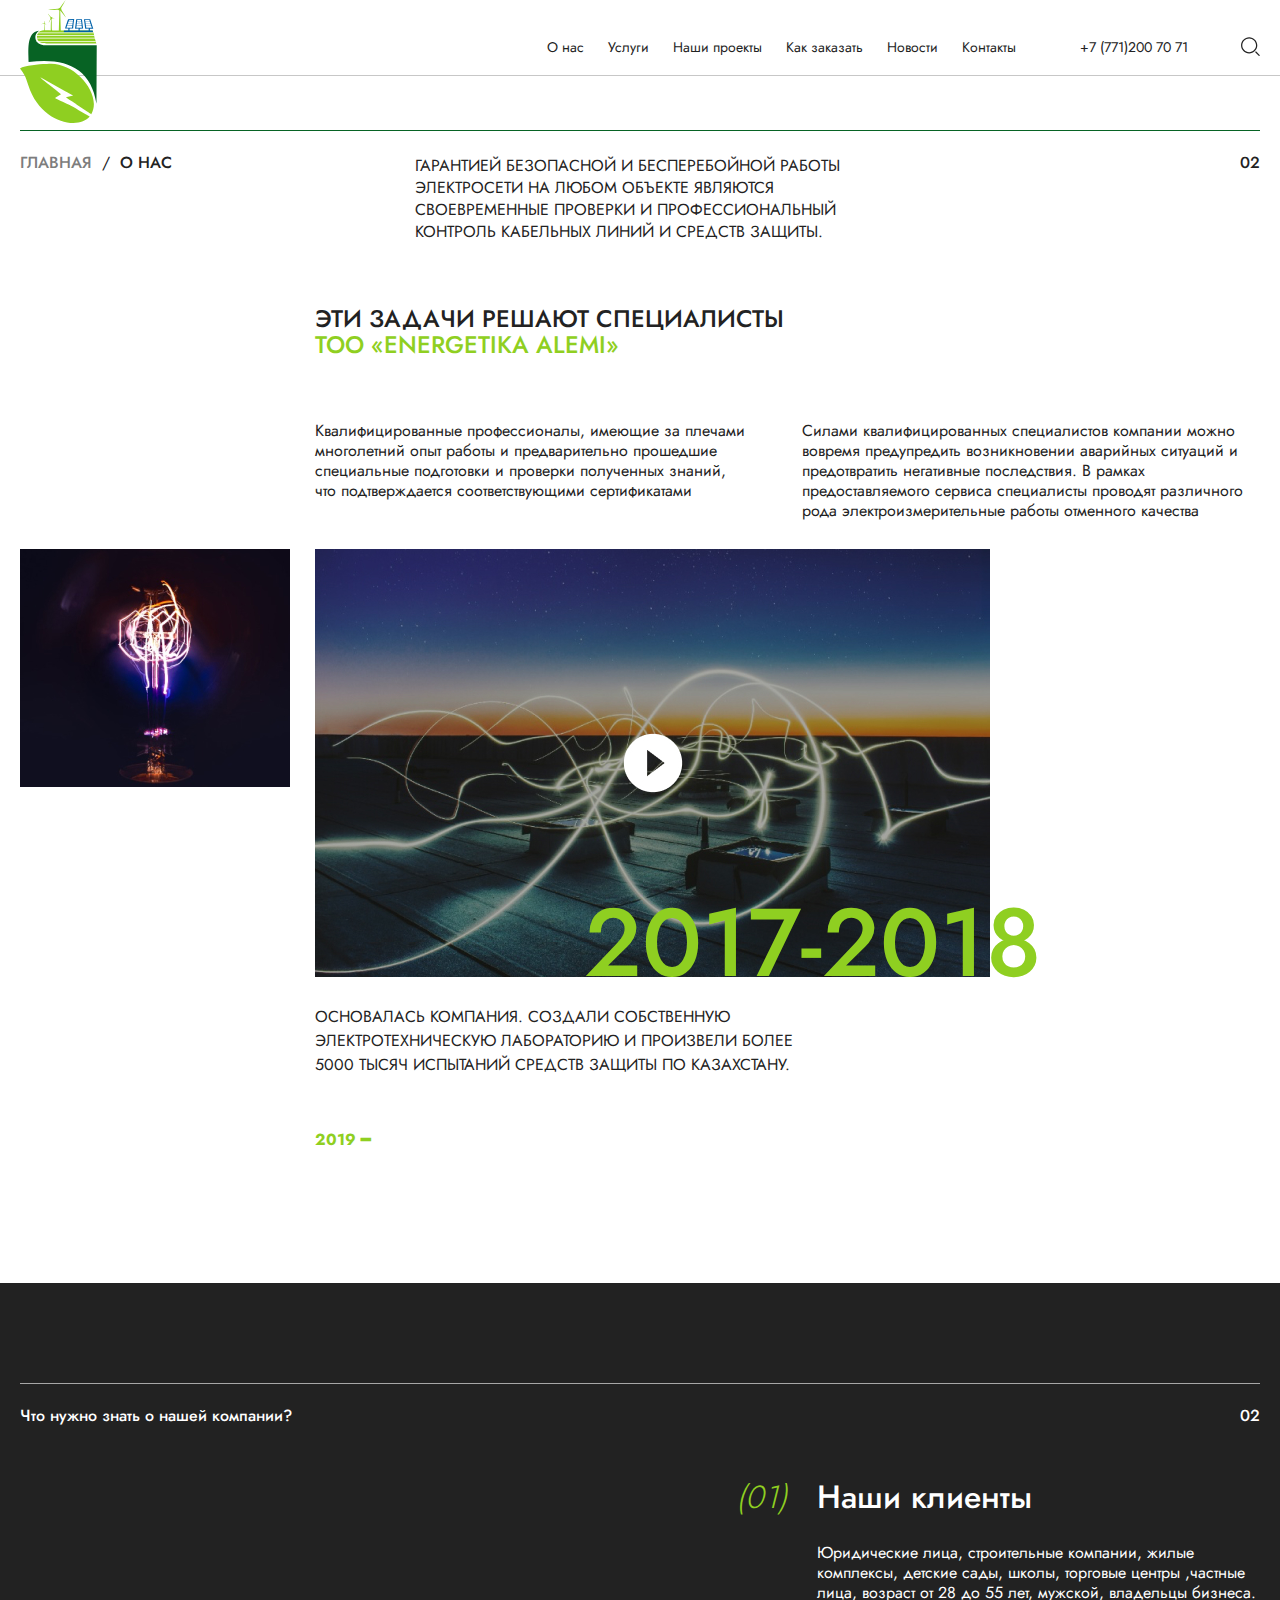
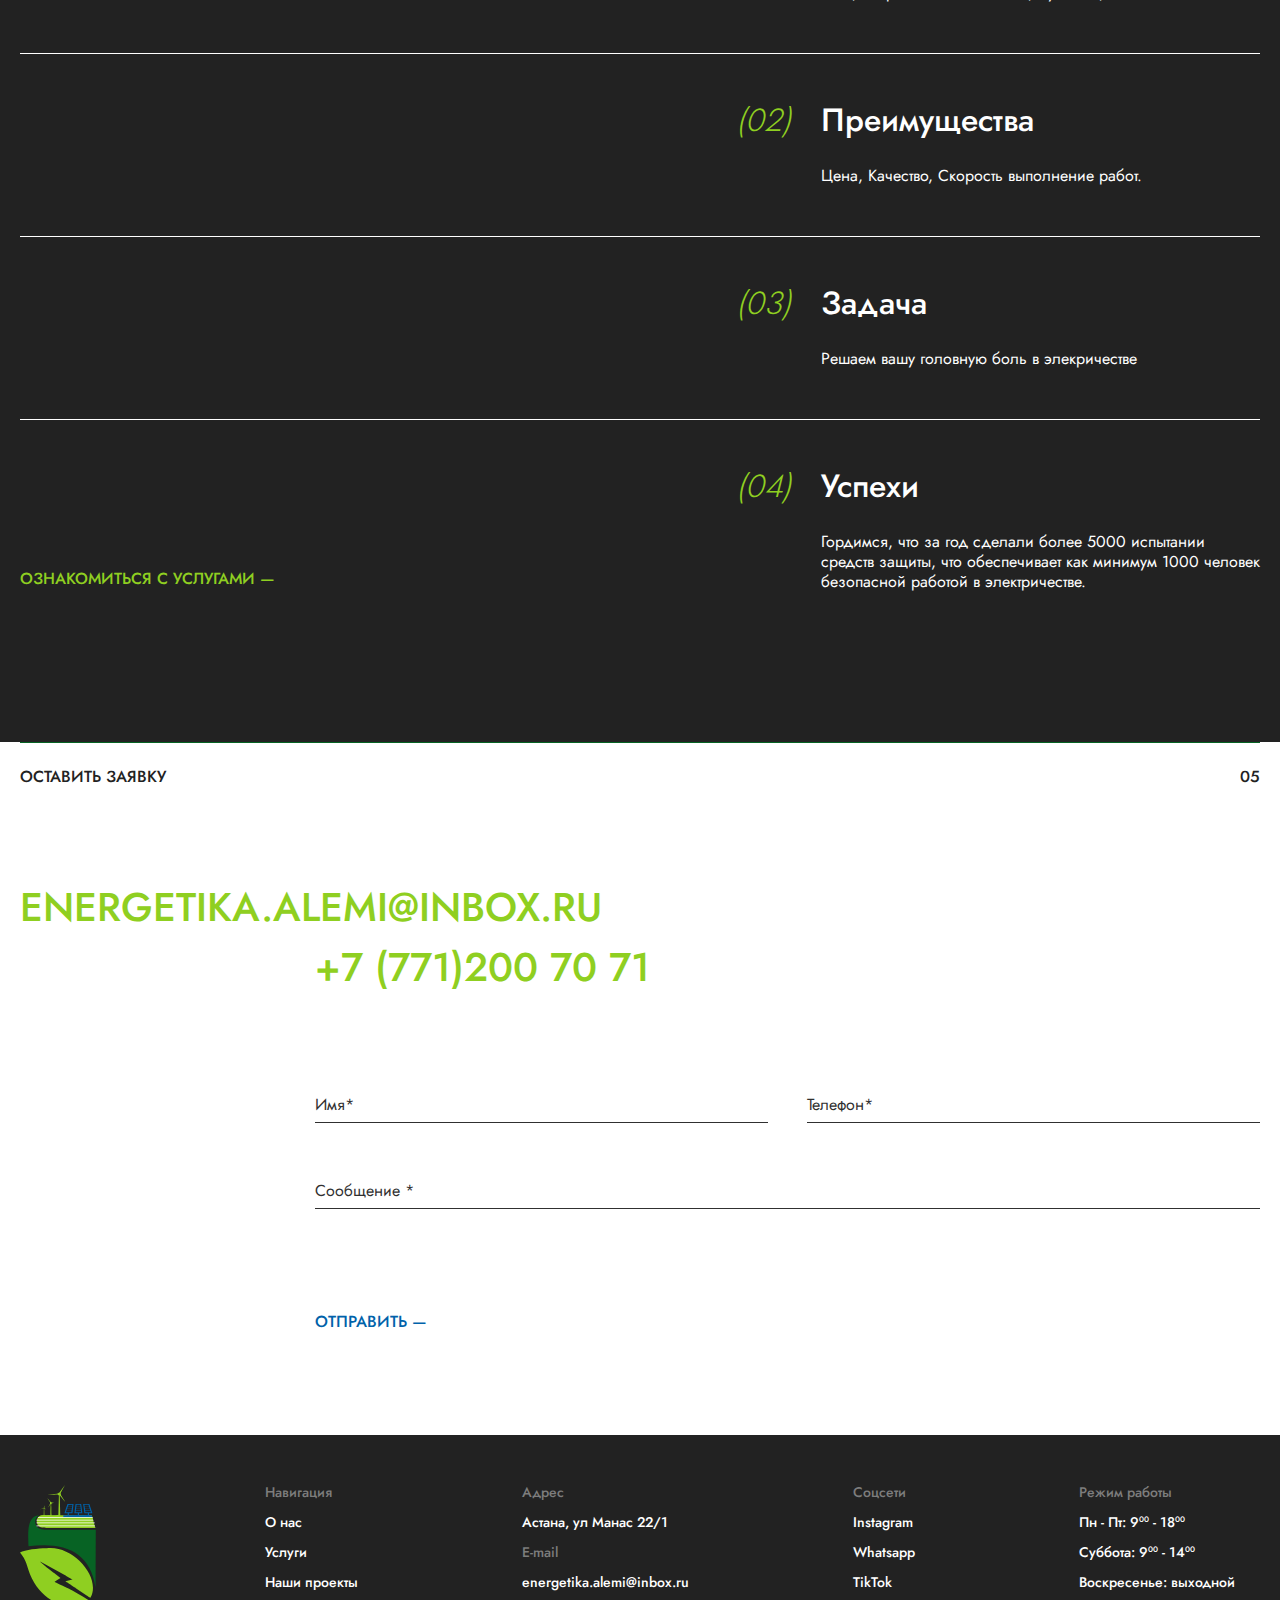
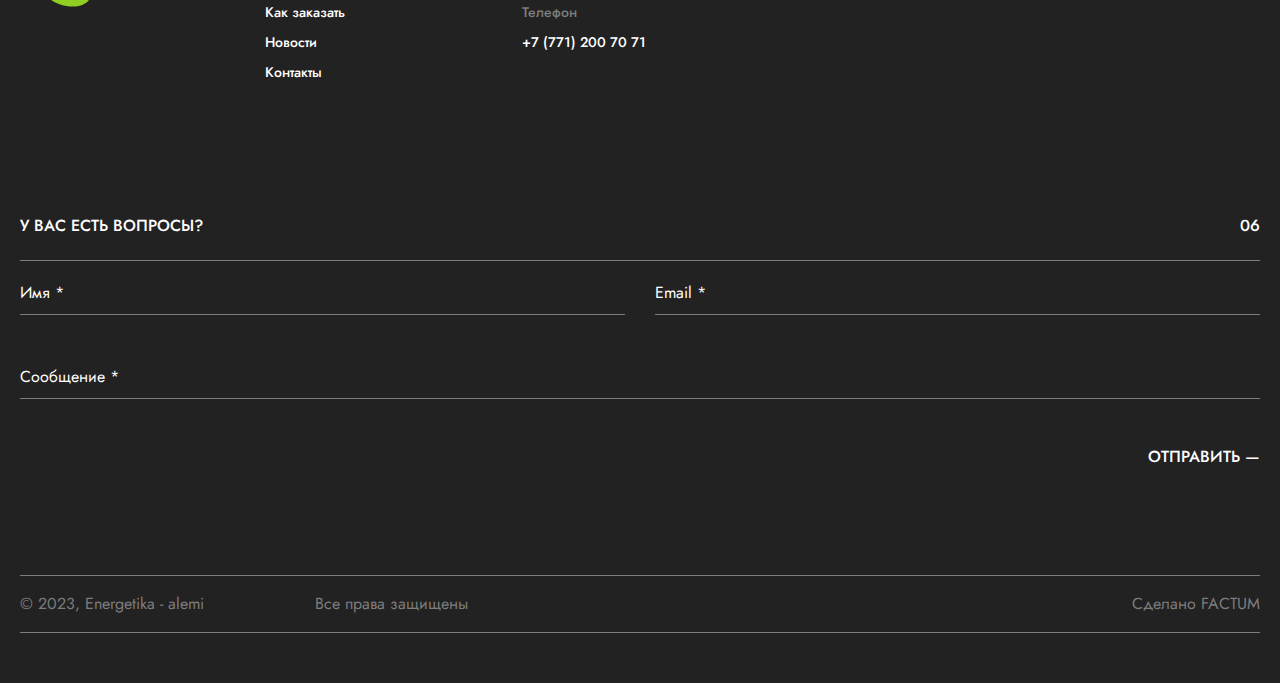
==== about.html @ 6e90c2e0 "add new section" ====
<!DOCTYPE html>
<html lang="en">
  <head>
    <meta charset="UTF-8" />
    <meta name="viewport" content="width=device-width, initial-scale=1.0" />
    <meta property="og:title" content="Baha" />
    <meta
      property="og:description"
      content="Гарантией безопасной и бесперебойной работы электросети на любом объекте являются своевременные проверки и профессиональный контроль кабельных линий и средств защиты."
    />
    <title>ENERGETIKA ALEMI</title>

    <link rel="stylesheet" href="./css/style.css" />
    <link rel="stylesheet" href="./css/about.css" />
    <link rel="stylesheet" href="./css/responsive.css" />
    <link rel="stylesheet" href="./css/r-about.css" />
    <link rel="stylesheet" href="./css/bootstrap.min.css" />
    <link rel="stylesheet" href="./css/swiper-bundle.min.css" />
    <link rel="stylesheet" href="css/jquery-ui.css" />
    <link rel="stylesheet" href="css/aos.css" />

    <!-- fonts  -->

    <link rel="stylesheet" href="src/fonts/stylesheet.css" />

    <!-- cdn css  -->
    <link
      rel="stylesheet"
      href="https://cdnjs.cloudflare.com/ajax/libs/font-awesome/6.0.0-beta2/css/all.min.css"
    />
  </head>
  <body>
    <!-- !header starts  -->
    <header class="header" id="header">
      <nav class="navbar">
        <div class="cont">
          <div class="navbar__wrap">
            <div class="hamb">
              <div class="hamb__field" id="hamb">
                <span class="bar"></span> <span class="bar"></span>
                <span class="bar"></span>
              </div>
            </div>
            <div class="phone-search">
              <ul>
                <li><a href="tel:+7 (771)200 70 71">+7 (771)200 70 71</a></li>
                <div class="search-div">
                  <div class="search-section">
                    <form>
                      <input
                        class="auto-suggest-front"
                        id="auto-suggest-front"
                        placeholder="Поиск..."
                      />
                      <button class="auto-suggest-submit" type="submit">
                        <span class="screen-reader-text">Search</span>
                      </button>
                    </form>
                  </div>
                </div>
                <li class="search-open">
                  <svg
                    xmlns="http://www.w3.org/2000/svg"
                    width="20"
                    height="20"
                    viewBox="0 0 20 20"
                    fill="none"
                  >
                    <path
                      fill-rule="evenodd"
                      clip-rule="evenodd"
                      d="M9.16666 0.208252C4.67934 0.208252 1.04166 3.84594 1.04166 8.33325C1.04166 12.8206 4.67934 16.4583 9.16666 16.4583C13.654 16.4583 17.2917 12.8206 17.2917 8.33325C17.2917 3.84594 13.654 0.208252 9.16666 0.208252ZM2.29166 8.33325C2.29166 4.53629 5.3697 1.45825 9.16666 1.45825C12.9636 1.45825 16.0417 4.53629 16.0417 8.33325C16.0417 12.1302 12.9636 15.2083 9.16666 15.2083C5.3697 15.2083 2.29166 12.1302 2.29166 8.33325Z"
                      fill="#222222"
                    />
                    <path
                      d="M16.2753 14.5581C16.0312 14.314 15.6355 14.314 15.3914 14.5581C15.1474 14.8021 15.1474 15.1979 15.3914 15.4419L18.7247 18.7752C18.9688 19.0193 19.3645 19.0193 19.6086 18.7752C19.8526 18.5312 19.8526 18.1354 19.6086 17.8913L16.2753 14.5581Z"
                      fill="#222222"
                    />
                  </svg>
                </li>
              </ul>
            </div>
            <div class="logo-menu">
              <a href="#" class="logo" id="logo">
                <!-- logo  -->
                <svg
                  xmlns="http://www.w3.org/2000/svg"
                  width="82"
                  height="123"
                  viewBox="0 0 82 123"
                  fill="none"
                >
                  <path
                    fill-rule="evenodd"
                    clip-rule="evenodd"
                    d="M59.6823 30.5051L59.6821 30.5188L69.8477 30.4896V30.5062L72.6502 30.5395L74.2573 36.3148L17.2451 38.0243C16.7898 34.364 18.1574 30.6507 24.0098 30.3974L24.1733 23.6075L20.4768 24.4347C20.981 24.3673 23.0619 23.5994 23.6077 23.3068C24.5518 22.8012 24.3199 21.6056 25.0659 20.6506C25.171 22.1844 23.8592 22.661 25.5487 23.9423L26.4607 24.7226C25.6533 24.4136 25.2305 24.0296 24.4883 23.7541L24.6822 30.4821C25.9187 30.5606 29.6293 30.5288 30.8131 30.4217C30.801 28.6266 30.8344 20.2609 31.1994 19.2678C30.4344 19.6053 29.5339 22.0649 28.6489 22.6529C29.069 21.169 30.8139 19.242 30.4523 17.6522C30.2652 16.8274 28.3008 14.5355 27.7622 13.4383C28.6443 14.1195 30.5434 16.7047 31.1192 17.0931C31.2171 17.1591 32.3528 17.6211 32.3783 17.628C33.5032 17.9357 36.4626 17.5669 37.7193 18.0586C36.7376 18.1118 33.1865 18.1762 32.5007 18.3546C31.2414 18.6816 31.5958 20.6346 31.6804 21.9512C31.8051 23.8894 31.6137 28.909 32.0378 30.5102L38.8229 30.4911L39.3727 10.5753L38.0448 9.68151C35.0026 9.74794 30.5068 10.1037 27.6571 9.84673L37.547 8.73312C38.8156 8.55043 38.0775 8.66223 38.8444 8.18483C39.3892 7.84611 39.5816 7.95222 39.9556 7.66879L45.5464 0L43.1981 4.41926C42.7586 5.20936 42.389 5.84362 41.9833 6.6209C40.9839 8.53334 41.0778 7.68906 41.2869 8.84604C41.5728 10.4289 41.3723 9.93399 42.2234 11.29C43.1597 12.7812 45.5205 16.3822 45.9918 17.4993L45.1363 16.5583C44.831 16.1767 44.7234 16.0072 44.4679 15.6769L40.2248 10.4983L40.7711 30.5084L40.8187 30.5255L59.6823 30.5051ZM48.0258 19.4032C48.0726 19.2841 48.1051 19.2096 48.1212 19.1874L48.4304 19.1848L48.3243 19.2925C48.0731 19.2925 48.199 19.3159 48.0258 19.4032Z"
                    fill="#8FCF21"
                  />
                  <path
                    fill-rule="evenodd"
                    clip-rule="evenodd"
                    d="M61.6647 25.9862L56.5395 26.018L56.341 27.6605L61.8887 27.6618L61.6647 25.9862ZM73.1702 32.4106H43.8446L43.8427 30.5224L48.3383 30.5039L48.3409 28.6211L45.0528 28.6179C45.0126 28.1819 47.9204 19.4693 48.1213 19.1874L54.2547 19.1223C53.9439 20.7259 53.3418 27.1084 53.2108 28.6188C52.8285 28.6314 50.2865 28.6038 49.4981 28.6343L49.5059 30.5099L58.5638 30.4903L58.5619 28.6156L55.0342 28.6369C55.1456 27.761 55.5131 24.8773 55.6587 23.8694L56.1403 19.659C56.2131 19.1605 56.1901 19.1571 56.4532 19.1673L61.9421 19.226L63.1262 28.6083L59.7135 28.6393L59.6821 30.5188L68.7019 30.4911L68.6875 28.6156L65.2096 28.6266L63.9324 19.143L70.1882 19.2239L73.2885 28.6315L69.8536 28.6523L69.8478 30.5062L72.6504 30.5395L73.1702 32.4106ZM71.2128 25.9831L66.0477 25.9883L66.2635 27.6467L71.7898 27.6614L71.2128 25.9831ZM52.195 25.9179L46.9845 25.9393L46.4895 27.6503L51.9823 27.6626L52.195 25.9179ZM52.4831 23.9863C51.2481 23.9908 49.8873 24.0102 48.6559 24.0088C48.0559 24.0055 47.8337 23.9889 47.6891 24.0934C47.5094 24.2236 47.4867 24.607 47.1366 25.6633L52.285 25.6006L52.4831 23.9863ZM61.4649 24.0271C60.3139 24.1186 59.1398 24.0595 57.983 24.0542C56.4208 24.0956 56.8471 23.7573 56.6022 25.6608L61.6449 25.6172L61.4649 24.0271ZM70.576 24.0655L65.7873 24.083L65.9768 25.6518L71.1257 25.655L70.576 24.0655ZM52.758 22.0626C51.2825 22.0978 49.9139 22.0696 48.4181 22.0869L47.7681 23.7573L52.5489 23.7102L52.758 22.0626ZM61.2259 22.1225C60.5744 22.1392 57.9649 22.1439 57.0131 22.1219L56.8471 23.7575L61.4616 23.7778L61.2259 22.1225ZM70.4412 23.7669C70.306 23.2967 70.0345 22.5477 69.9039 22.1018L65.4622 22.0809L65.6998 23.7631L70.4412 23.7669ZM60.8896 20.0884L57.2826 20.0438C57.2104 20.6122 57.0703 21.259 57.0043 21.8229L61.2151 21.8703L60.8896 20.0884ZM69.7965 21.7954C69.6901 21.2972 69.4638 20.5588 69.337 20.1095L65.0933 20.0677L65.392 21.8035L69.7965 21.7954ZM49.09 20.1382C48.9147 20.6047 48.6287 21.2778 48.4194 21.8705C49.9538 21.8214 51.2987 21.8564 52.8247 21.8494L52.9688 20.1066L49.09 20.1382Z"
                    fill="#0062AA"
                  />
                  <path
                    fill-rule="evenodd"
                    clip-rule="evenodd"
                    d="M0 68.3927C4.45743 74.6072 5.26612 75.161 8.40203 85.452C20.3552 123.069 58.4902 130.245 69.6866 116.595C64.9013 113.88 51.7646 106.051 49.6774 105.057C49.4825 104.963 49.3491 104.888 49.1223 104.784C48.2896 104.404 47.5624 104.035 46.7364 103.655L43.1912 101.955C41.3167 101.103 39.1764 100.003 37.3109 99.1475C37.0023 99.0062 35.202 98.2356 35.0098 97.9645C35.2767 97.857 35.5552 97.6514 35.8004 97.492C36.0622 97.3219 36.2649 97.1917 36.5266 97.0261L41.0105 94.1674L36.1442 90.3293C35.7177 90.0079 35.3426 89.7035 34.9164 89.3602C32.5115 87.4198 21.3668 79.1805 20.3389 77.3443L45.2199 91.2139C45.8889 91.5801 46.5227 91.9615 47.1887 92.3132C48.7763 93.1528 50.9017 94.4201 52.5532 95.3126C52.8034 95.4483 52.7696 95.4818 53.0139 95.5196L53.0751 95.6581C52.8319 95.6856 52.4426 95.8015 52.1893 95.8709L45.9336 97.3279C46.1311 97.607 47.2666 98.2712 47.6225 98.5034L49.3198 99.6595C49.9149 100.047 50.4398 100.39 51.0346 100.778L52.3171 101.624C53.3858 102.451 54.864 103.243 56.0659 104.109C56.253 104.243 56.2828 104.292 56.4777 104.427L67.857 111.996C68.3042 112.286 69.9663 113.365 71.264 114.228C82.8997 93.8652 53.5608 60.404 26.9707 64.0455C20.1492 63.9089 5.05006 65.4814 0 68.3927Z"
                    fill="#8FCF21"
                  />
                  <path
                    fill-rule="evenodd"
                    clip-rule="evenodd"
                    d="M8.61526 62.101C44.6462 57.2994 71.0215 67.5475 76.4604 103.75L76.7309 45.2899C61.9617 45.1832 47.1199 45.251 32.3692 45.254C24.9351 45.256 18.0433 46.3025 15.666 39.5067C14.6645 35.1465 16.5804 32.7424 19.0576 30.7264C5.64934 32.2054 8.71228 52.1068 8.61526 62.101Z"
                    fill="#076324"
                  />
                  <path
                    fill-rule="evenodd"
                    clip-rule="evenodd"
                    d="M76.358 43.4116C76.367 43.4097 76.3683 43.3995 76.3662 43.3918C75.5953 40.9825 73.7269 34.692 73.1701 32.4106H43.8445L35.6889 31.3059C32.1509 31.0568 22.1786 29.4919 19.4777 31.7408C16.1416 34.5191 16.1203 39.9252 19.9216 42.2596C22.2982 43.7191 24.3039 43.6534 76.358 43.4116Z"
                    fill="#8FCF21"
                  />
                  <path
                    fill-rule="evenodd"
                    clip-rule="evenodd"
                    d="M73.5335 32.4106H18.2086L17.9888 33.1821H73.5335V32.4106Z"
                    fill="white"
                  />
                  <path
                    fill-rule="evenodd"
                    clip-rule="evenodd"
                    d="M74.1898 35.1472H16.705V35.9185H74.1898V35.1472Z"
                    fill="white"
                  />
                  <path
                    fill-rule="evenodd"
                    clip-rule="evenodd"
                    d="M75.6593 37.8518H16.705V38.6233H75.6593V37.8518Z"
                    fill="white"
                  />
                  <path
                    fill-rule="evenodd"
                    clip-rule="evenodd"
                    d="M75.8451 40.8806H16.705V41.6519H75.8451V40.8806Z"
                    fill="white"
                  />
                </svg>
                <!-- logo  -->
              </a>
              <ul class="menu" id="menu">
                <li><a href="#about">О нас</a></li>
                <li><a href="#services">Услуги</a></li>
                <li><a href="#projects">Наши проекты</a></li>
                <li><a href="#order">Как заказать</a></li>
                <li><a href="#news">Новости</a></li>
                <li><a href="#contacts">Контакты</a></li>
                <li class="mobile-li line-li"><div class="line"></div></li>
                <li class="phone-li">
                  <a href="tel:+7 (771)200 70 71">+7 (771)200 70 71</a>
                </li>
                <li class="mobile-li"><a href="#">Астана, ул Манас 22/1</a></li>
                <li class="mobile-li line-li"><div class="line"></div></li>
                <li class="mobile-li"><a href="#Instagram">Instagram</a></li>
                <li class="mobile-li"><a href="#Instagram">Whatsapp</a></li>
                <li class="mobile-li"><a href="#Instagram">TikTok</a></li>
                <div class="search-div">
                  <div class="search-section">
                    <form>
                      <input
                        class="auto-suggest-front"
                        id="auto-suggest-front"
                        placeholder="Поиск..."
                      />
                      <button class="auto-suggest-submit" type="submit">
                        <span class="screen-reader-text">Search</span>
                      </button>
                    </form>
                  </div>
                </div>
                <li class="search-open">
                  <svg
                    xmlns="http://www.w3.org/2000/svg"
                    width="20"
                    height="20"
                    viewBox="0 0 20 20"
                    fill="none"
                  >
                    <path
                      fill-rule="evenodd"
                      clip-rule="evenodd"
                      d="M9.16666 0.208252C4.67934 0.208252 1.04166 3.84594 1.04166 8.33325C1.04166 12.8206 4.67934 16.4583 9.16666 16.4583C13.654 16.4583 17.2917 12.8206 17.2917 8.33325C17.2917 3.84594 13.654 0.208252 9.16666 0.208252ZM2.29166 8.33325C2.29166 4.53629 5.3697 1.45825 9.16666 1.45825C12.9636 1.45825 16.0417 4.53629 16.0417 8.33325C16.0417 12.1302 12.9636 15.2083 9.16666 15.2083C5.3697 15.2083 2.29166 12.1302 2.29166 8.33325Z"
                      fill="#222222"
                    />
                    <path
                      d="M16.2753 14.5581C16.0312 14.314 15.6355 14.314 15.3914 14.5581C15.1474 14.8021 15.1474 15.1979 15.3914 15.4419L18.7247 18.7752C18.9688 19.0193 19.3645 19.0193 19.6086 18.7752C19.8526 18.5312 19.8526 18.1354 19.6086 17.8913L16.2753 14.5581Z"
                      fill="#222222"
                    />
                  </svg>
                </li>
              </ul>
            </div>
          </div>
        </div>
      </nav>
      <div class="popup" id="popup"></div>
    </header>
    <!-- !header ends  -->

    <!-- ! about starts -->
    <section class="about page_about" id="about">
      <div class="cont">
        <div class="heading">
          <div class="bread-crumbs">
            <a href="index.html"><h1 class="prev">Главная</h1></a>
            <p class="slash">/</p>
            <h1>О нас</h1>
          </div>
          <p>
            Гарантией безопасной и бесперебойной работы электросети на любом
            объекте являются своевременные проверки и профессиональный контроль
            кабельных линий и средств защиты.
          </p>
          <h1 class="page-number">02</h1>
        </div>
        <div class="description">
          <p class="mobile-p">
            Гарантией безопасной и бесперебойной работы электросети на любом
            объекте являются своевременные проверки и профессиональный контроль
            кабельных линий и средств защиты.
          </p>
          <h2>
            Эти задачи решают специалисты<br />
            <span>ТОО «ENERGETIKA ALEMI»</span>
          </h2>

          <div class="wrapper-p">
            <p>
              Kвалифицированные профессионалы, имеющие за плечами многолетний
              опыт работы и предварительно прошедшие специальные подготовки и
              проверки полученных знаний, что подтверждается соответствующими
              сертификатами
            </p>

            <p>
              Силами квалифицированных специалистов компании можно вовремя
              предупредить возникновении аварийных ситуаций и предотвратить
              негативные последствия. В рамках предоставляемого сервиса
              специалисты проводят различного рода электроизмерительные работы
              отменного качества
            </p>
          </div>
        </div>
        <div class="wrapper-img">
          <img class="smaller-img" src="src/img/about-1.jpg" alt="a-1" />
          <img class="bigger-vid" src="src/img/about-vid.jpg" alt="a-2" />
          <h3>2017-2018</h3>
        </div>
        <div class="wrapper-text-btn">
          <p>
            Основалась компания. Создали собственную электротехническую
            лабораторию и произвели более 5000 тысяч испытаний средств защиты по
            Казахстану.
          </p>
          <a href>2019 ━</a>
        </div>
      </div>
    </section>
    <!-- ! about ends -->

    <!-- ! need_know starts  -->
    <section class="need_know" id="need_know">
      <div class="cont">
        <div class="heading">
          <h1>Что нужно знать о нашей компании?</h1>
          <h1>02</h1>
        </div>

        <div class="wrapper">
          <div class="know">
            <div class="content">
              <h1 class="number">(01)</h1>
              <div class="desc">
                <h1>Наши клиенты</h1>
                <p>
                  Юридические лица, строительные компании, жилые комплексы,
                  детские сады, школы, торговые центры ,частные лица, возраст от
                  28 до 55 лет, мужской, владельцы бизнеса.
                </p>
              </div>
            </div>
          </div>
          <div class="know">
            <div class="content">
              <h1 class="number">(02)</h1>
              <div class="desc">
                <h1>Преимущества</h1>
                <p>Цена, Качество, Скорость выполнение работ.</p>
              </div>
            </div>
          </div>
          <div class="know">
            <div class="content">
              <h1 class="number">(03)</h1>
              <div class="desc">
                <h1>Задача</h1>
                <p>Решаем вашу головную боль в элекричестве</p>
              </div>
            </div>
          </div>
          <div class="know">
            <a href="#services">Ознакомиться с услугами —</a>
            <div class="content content-4">
              <h1 class="number">(04)</h1>
              <div class="desc">
                <h1>Успехи</h1>
                <p>
                  Гордимся, что за год сделали более 5000 испытании средств
                  защиты, что обеспечивает как минимум 1000 человек безопасной
                  работой в электричестве.
                </p>
              </div>
            </div>
          </div>
        </div>
      </div>
    </section>
    <!-- ! need_know ends  -->

    <!-- ! order starts  -->
    <section class="order" id="order">
      <div class="cont">
        <div class="heading">
          <h1>Оставить заявку</h1>
          <h1>05</h1>
        </div>

        <div class="title">
          <a class="mail-link" href="mailto:energetika.alemi@inbox.ru"
            >energetika.alemi@inbox.ru</a
          >
          <a class="phone-link" href="tel:+7 (771)200 70 71"
            >+7 (771)200 70 71</a
          >
        </div>

        <div class="wrapper-form">
          <form>
            <div class="user-box user-box-1">
              <input type="text" class="change" />
              <label class="abs_lab">Имя*</label>
            </div>
            <div class="user-box user-box-2">
              <input type="tel" id="tel-number" class="change" />
              <label class="abs_lab">Телефон*</label>
            </div>
            <div class="user-box user-box-3">
              <input type="text" class="change" />
              <label id class="abs_lab">Сообщение *</label>
            </div>
            <input class="submit-user" type="submit" value="Отправить —" />
          </form>
        </div>
      </div>
    </section>
    <!-- ! order ends  -->

    <!-- ! footer starts  -->
    <footer class="footer" id="footer">
      <div class="cont">
        <div class="logo-mob">
          <!-- logo  -->
          <svg
            xmlns="http://www.w3.org/2000/svg"
            width="82"
            height="123"
            viewBox="0 0 82 123"
            fill="none"
          >
            <path
              fill-rule="evenodd"
              clip-rule="evenodd"
              d="M59.6823 30.5051L59.6821 30.5188L69.8477 30.4896V30.5062L72.6502 30.5395L74.2573 36.3148L17.2451 38.0243C16.7898 34.364 18.1574 30.6507 24.0098 30.3974L24.1733 23.6075L20.4768 24.4347C20.981 24.3673 23.0619 23.5994 23.6077 23.3068C24.5518 22.8012 24.3199 21.6056 25.0659 20.6506C25.171 22.1844 23.8592 22.661 25.5487 23.9423L26.4607 24.7226C25.6533 24.4136 25.2305 24.0296 24.4883 23.7541L24.6822 30.4821C25.9187 30.5606 29.6293 30.5288 30.8131 30.4217C30.801 28.6266 30.8344 20.2609 31.1994 19.2678C30.4344 19.6053 29.5339 22.0649 28.6489 22.6529C29.069 21.169 30.8139 19.242 30.4523 17.6522C30.2652 16.8274 28.3008 14.5355 27.7622 13.4383C28.6443 14.1195 30.5434 16.7047 31.1192 17.0931C31.2171 17.1591 32.3528 17.6211 32.3783 17.628C33.5032 17.9357 36.4626 17.5669 37.7193 18.0586C36.7376 18.1118 33.1865 18.1762 32.5007 18.3546C31.2414 18.6816 31.5958 20.6346 31.6804 21.9512C31.8051 23.8894 31.6137 28.909 32.0378 30.5102L38.8229 30.4911L39.3727 10.5753L38.0448 9.68151C35.0026 9.74794 30.5068 10.1037 27.6571 9.84673L37.547 8.73312C38.8156 8.55043 38.0775 8.66223 38.8444 8.18483C39.3892 7.84611 39.5816 7.95222 39.9556 7.66879L45.5464 0L43.1981 4.41926C42.7586 5.20936 42.389 5.84362 41.9833 6.6209C40.9839 8.53334 41.0778 7.68906 41.2869 8.84604C41.5728 10.4289 41.3723 9.93399 42.2234 11.29C43.1597 12.7812 45.5205 16.3822 45.9918 17.4993L45.1363 16.5583C44.831 16.1767 44.7234 16.0072 44.4679 15.6769L40.2248 10.4983L40.7711 30.5084L40.8187 30.5255L59.6823 30.5051ZM48.0258 19.4032C48.0726 19.2841 48.1051 19.2096 48.1212 19.1874L48.4304 19.1848L48.3243 19.2925C48.0731 19.2925 48.199 19.3159 48.0258 19.4032Z"
              fill="#8FCF21"
            />
            <path
              fill-rule="evenodd"
              clip-rule="evenodd"
              d="M61.6647 25.9862L56.5395 26.018L56.341 27.6605L61.8887 27.6618L61.6647 25.9862ZM73.1702 32.4106H43.8446L43.8427 30.5224L48.3383 30.5039L48.3409 28.6211L45.0528 28.6179C45.0126 28.1819 47.9204 19.4693 48.1213 19.1874L54.2547 19.1223C53.9439 20.7259 53.3418 27.1084 53.2108 28.6188C52.8285 28.6314 50.2865 28.6038 49.4981 28.6343L49.5059 30.5099L58.5638 30.4903L58.5619 28.6156L55.0342 28.6369C55.1456 27.761 55.5131 24.8773 55.6587 23.8694L56.1403 19.659C56.2131 19.1605 56.1901 19.1571 56.4532 19.1673L61.9421 19.226L63.1262 28.6083L59.7135 28.6393L59.6821 30.5188L68.7019 30.4911L68.6875 28.6156L65.2096 28.6266L63.9324 19.143L70.1882 19.2239L73.2885 28.6315L69.8536 28.6523L69.8478 30.5062L72.6504 30.5395L73.1702 32.4106ZM71.2128 25.9831L66.0477 25.9883L66.2635 27.6467L71.7898 27.6614L71.2128 25.9831ZM52.195 25.9179L46.9845 25.9393L46.4895 27.6503L51.9823 27.6626L52.195 25.9179ZM52.4831 23.9863C51.2481 23.9908 49.8873 24.0102 48.6559 24.0088C48.0559 24.0055 47.8337 23.9889 47.6891 24.0934C47.5094 24.2236 47.4867 24.607 47.1366 25.6633L52.285 25.6006L52.4831 23.9863ZM61.4649 24.0271C60.3139 24.1186 59.1398 24.0595 57.983 24.0542C56.4208 24.0956 56.8471 23.7573 56.6022 25.6608L61.6449 25.6172L61.4649 24.0271ZM70.576 24.0655L65.7873 24.083L65.9768 25.6518L71.1257 25.655L70.576 24.0655ZM52.758 22.0626C51.2825 22.0978 49.9139 22.0696 48.4181 22.0869L47.7681 23.7573L52.5489 23.7102L52.758 22.0626ZM61.2259 22.1225C60.5744 22.1392 57.9649 22.1439 57.0131 22.1219L56.8471 23.7575L61.4616 23.7778L61.2259 22.1225ZM70.4412 23.7669C70.306 23.2967 70.0345 22.5477 69.9039 22.1018L65.4622 22.0809L65.6998 23.7631L70.4412 23.7669ZM60.8896 20.0884L57.2826 20.0438C57.2104 20.6122 57.0703 21.259 57.0043 21.8229L61.2151 21.8703L60.8896 20.0884ZM69.7965 21.7954C69.6901 21.2972 69.4638 20.5588 69.337 20.1095L65.0933 20.0677L65.392 21.8035L69.7965 21.7954ZM49.09 20.1382C48.9147 20.6047 48.6287 21.2778 48.4194 21.8705C49.9538 21.8214 51.2987 21.8564 52.8247 21.8494L52.9688 20.1066L49.09 20.1382Z"
              fill="#0062AA"
            />
            <path
              fill-rule="evenodd"
              clip-rule="evenodd"
              d="M0 68.3927C4.45743 74.6072 5.26612 75.161 8.40203 85.452C20.3552 123.069 58.4902 130.245 69.6866 116.595C64.9013 113.88 51.7646 106.051 49.6774 105.057C49.4825 104.963 49.3491 104.888 49.1223 104.784C48.2896 104.404 47.5624 104.035 46.7364 103.655L43.1912 101.955C41.3167 101.103 39.1764 100.003 37.3109 99.1475C37.0023 99.0062 35.202 98.2356 35.0098 97.9645C35.2767 97.857 35.5552 97.6514 35.8004 97.492C36.0622 97.3219 36.2649 97.1917 36.5266 97.0261L41.0105 94.1674L36.1442 90.3293C35.7177 90.0079 35.3426 89.7035 34.9164 89.3602C32.5115 87.4198 21.3668 79.1805 20.3389 77.3443L45.2199 91.2139C45.8889 91.5801 46.5227 91.9615 47.1887 92.3132C48.7763 93.1528 50.9017 94.4201 52.5532 95.3126C52.8034 95.4483 52.7696 95.4818 53.0139 95.5196L53.0751 95.6581C52.8319 95.6856 52.4426 95.8015 52.1893 95.8709L45.9336 97.3279C46.1311 97.607 47.2666 98.2712 47.6225 98.5034L49.3198 99.6595C49.9149 100.047 50.4398 100.39 51.0346 100.778L52.3171 101.624C53.3858 102.451 54.864 103.243 56.0659 104.109C56.253 104.243 56.2828 104.292 56.4777 104.427L67.857 111.996C68.3042 112.286 69.9663 113.365 71.264 114.228C82.8997 93.8652 53.5608 60.404 26.9707 64.0455C20.1492 63.9089 5.05006 65.4814 0 68.3927Z"
              fill="#8FCF21"
            />
            <path
              fill-rule="evenodd"
              clip-rule="evenodd"
              d="M8.61526 62.101C44.6462 57.2994 71.0215 67.5475 76.4604 103.75L76.7309 45.2899C61.9617 45.1832 47.1199 45.251 32.3692 45.254C24.9351 45.256 18.0433 46.3025 15.666 39.5067C14.6645 35.1465 16.5804 32.7424 19.0576 30.7264C5.64934 32.2054 8.71228 52.1068 8.61526 62.101Z"
              fill="#076324"
            />
            <path
              fill-rule="evenodd"
              clip-rule="evenodd"
              d="M76.358 43.4116C76.367 43.4097 76.3683 43.3995 76.3662 43.3918C75.5953 40.9825 73.7269 34.692 73.1701 32.4106H43.8445L35.6889 31.3059C32.1509 31.0568 22.1786 29.4919 19.4777 31.7408C16.1416 34.5191 16.1203 39.9252 19.9216 42.2596C22.2982 43.7191 24.3039 43.6534 76.358 43.4116Z"
              fill="#8FCF21"
            />
            <path
              fill-rule="evenodd"
              clip-rule="evenodd"
              d="M73.5335 32.4106H18.2086L17.9888 33.1821H73.5335V32.4106Z"
              fill="white"
            />
            <path
              fill-rule="evenodd"
              clip-rule="evenodd"
              d="M74.1898 35.1472H16.705V35.9185H74.1898V35.1472Z"
              fill="white"
            />
            <path
              fill-rule="evenodd"
              clip-rule="evenodd"
              d="M75.6593 37.8518H16.705V38.6233H75.6593V37.8518Z"
              fill="white"
            />
            <path
              fill-rule="evenodd"
              clip-rule="evenodd"
              d="M75.8451 40.8806H16.705V41.6519H75.8451V40.8806Z"
              fill="white"
            />
          </svg>
          <!-- logo  -->

          <div class="navigation">
            <div class="logo-wrapper">
              <!-- logo  -->
              <svg
                xmlns="http://www.w3.org/2000/svg"
                width="82"
                height="123"
                viewBox="0 0 82 123"
                fill="none"
              >
                <path
                  fill-rule="evenodd"
                  clip-rule="evenodd"
                  d="M59.6823 30.5051L59.6821 30.5188L69.8477 30.4896V30.5062L72.6502 30.5395L74.2573 36.3148L17.2451 38.0243C16.7898 34.364 18.1574 30.6507 24.0098 30.3974L24.1733 23.6075L20.4768 24.4347C20.981 24.3673 23.0619 23.5994 23.6077 23.3068C24.5518 22.8012 24.3199 21.6056 25.0659 20.6506C25.171 22.1844 23.8592 22.661 25.5487 23.9423L26.4607 24.7226C25.6533 24.4136 25.2305 24.0296 24.4883 23.7541L24.6822 30.4821C25.9187 30.5606 29.6293 30.5288 30.8131 30.4217C30.801 28.6266 30.8344 20.2609 31.1994 19.2678C30.4344 19.6053 29.5339 22.0649 28.6489 22.6529C29.069 21.169 30.8139 19.242 30.4523 17.6522C30.2652 16.8274 28.3008 14.5355 27.7622 13.4383C28.6443 14.1195 30.5434 16.7047 31.1192 17.0931C31.2171 17.1591 32.3528 17.6211 32.3783 17.628C33.5032 17.9357 36.4626 17.5669 37.7193 18.0586C36.7376 18.1118 33.1865 18.1762 32.5007 18.3546C31.2414 18.6816 31.5958 20.6346 31.6804 21.9512C31.8051 23.8894 31.6137 28.909 32.0378 30.5102L38.8229 30.4911L39.3727 10.5753L38.0448 9.68151C35.0026 9.74794 30.5068 10.1037 27.6571 9.84673L37.547 8.73312C38.8156 8.55043 38.0775 8.66223 38.8444 8.18483C39.3892 7.84611 39.5816 7.95222 39.9556 7.66879L45.5464 0L43.1981 4.41926C42.7586 5.20936 42.389 5.84362 41.9833 6.6209C40.9839 8.53334 41.0778 7.68906 41.2869 8.84604C41.5728 10.4289 41.3723 9.93399 42.2234 11.29C43.1597 12.7812 45.5205 16.3822 45.9918 17.4993L45.1363 16.5583C44.831 16.1767 44.7234 16.0072 44.4679 15.6769L40.2248 10.4983L40.7711 30.5084L40.8187 30.5255L59.6823 30.5051ZM48.0258 19.4032C48.0726 19.2841 48.1051 19.2096 48.1212 19.1874L48.4304 19.1848L48.3243 19.2925C48.0731 19.2925 48.199 19.3159 48.0258 19.4032Z"
                  fill="#8FCF21"
                />
                <path
                  fill-rule="evenodd"
                  clip-rule="evenodd"
                  d="M61.6647 25.9862L56.5395 26.018L56.341 27.6605L61.8887 27.6618L61.6647 25.9862ZM73.1702 32.4106H43.8446L43.8427 30.5224L48.3383 30.5039L48.3409 28.6211L45.0528 28.6179C45.0126 28.1819 47.9204 19.4693 48.1213 19.1874L54.2547 19.1223C53.9439 20.7259 53.3418 27.1084 53.2108 28.6188C52.8285 28.6314 50.2865 28.6038 49.4981 28.6343L49.5059 30.5099L58.5638 30.4903L58.5619 28.6156L55.0342 28.6369C55.1456 27.761 55.5131 24.8773 55.6587 23.8694L56.1403 19.659C56.2131 19.1605 56.1901 19.1571 56.4532 19.1673L61.9421 19.226L63.1262 28.6083L59.7135 28.6393L59.6821 30.5188L68.7019 30.4911L68.6875 28.6156L65.2096 28.6266L63.9324 19.143L70.1882 19.2239L73.2885 28.6315L69.8536 28.6523L69.8478 30.5062L72.6504 30.5395L73.1702 32.4106ZM71.2128 25.9831L66.0477 25.9883L66.2635 27.6467L71.7898 27.6614L71.2128 25.9831ZM52.195 25.9179L46.9845 25.9393L46.4895 27.6503L51.9823 27.6626L52.195 25.9179ZM52.4831 23.9863C51.2481 23.9908 49.8873 24.0102 48.6559 24.0088C48.0559 24.0055 47.8337 23.9889 47.6891 24.0934C47.5094 24.2236 47.4867 24.607 47.1366 25.6633L52.285 25.6006L52.4831 23.9863ZM61.4649 24.0271C60.3139 24.1186 59.1398 24.0595 57.983 24.0542C56.4208 24.0956 56.8471 23.7573 56.6022 25.6608L61.6449 25.6172L61.4649 24.0271ZM70.576 24.0655L65.7873 24.083L65.9768 25.6518L71.1257 25.655L70.576 24.0655ZM52.758 22.0626C51.2825 22.0978 49.9139 22.0696 48.4181 22.0869L47.7681 23.7573L52.5489 23.7102L52.758 22.0626ZM61.2259 22.1225C60.5744 22.1392 57.9649 22.1439 57.0131 22.1219L56.8471 23.7575L61.4616 23.7778L61.2259 22.1225ZM70.4412 23.7669C70.306 23.2967 70.0345 22.5477 69.9039 22.1018L65.4622 22.0809L65.6998 23.7631L70.4412 23.7669ZM60.8896 20.0884L57.2826 20.0438C57.2104 20.6122 57.0703 21.259 57.0043 21.8229L61.2151 21.8703L60.8896 20.0884ZM69.7965 21.7954C69.6901 21.2972 69.4638 20.5588 69.337 20.1095L65.0933 20.0677L65.392 21.8035L69.7965 21.7954ZM49.09 20.1382C48.9147 20.6047 48.6287 21.2778 48.4194 21.8705C49.9538 21.8214 51.2987 21.8564 52.8247 21.8494L52.9688 20.1066L49.09 20.1382Z"
                  fill="#0062AA"
                />
                <path
                  fill-rule="evenodd"
                  clip-rule="evenodd"
                  d="M0 68.3927C4.45743 74.6072 5.26612 75.161 8.40203 85.452C20.3552 123.069 58.4902 130.245 69.6866 116.595C64.9013 113.88 51.7646 106.051 49.6774 105.057C49.4825 104.963 49.3491 104.888 49.1223 104.784C48.2896 104.404 47.5624 104.035 46.7364 103.655L43.1912 101.955C41.3167 101.103 39.1764 100.003 37.3109 99.1475C37.0023 99.0062 35.202 98.2356 35.0098 97.9645C35.2767 97.857 35.5552 97.6514 35.8004 97.492C36.0622 97.3219 36.2649 97.1917 36.5266 97.0261L41.0105 94.1674L36.1442 90.3293C35.7177 90.0079 35.3426 89.7035 34.9164 89.3602C32.5115 87.4198 21.3668 79.1805 20.3389 77.3443L45.2199 91.2139C45.8889 91.5801 46.5227 91.9615 47.1887 92.3132C48.7763 93.1528 50.9017 94.4201 52.5532 95.3126C52.8034 95.4483 52.7696 95.4818 53.0139 95.5196L53.0751 95.6581C52.8319 95.6856 52.4426 95.8015 52.1893 95.8709L45.9336 97.3279C46.1311 97.607 47.2666 98.2712 47.6225 98.5034L49.3198 99.6595C49.9149 100.047 50.4398 100.39 51.0346 100.778L52.3171 101.624C53.3858 102.451 54.864 103.243 56.0659 104.109C56.253 104.243 56.2828 104.292 56.4777 104.427L67.857 111.996C68.3042 112.286 69.9663 113.365 71.264 114.228C82.8997 93.8652 53.5608 60.404 26.9707 64.0455C20.1492 63.9089 5.05006 65.4814 0 68.3927Z"
                  fill="#8FCF21"
                />
                <path
                  fill-rule="evenodd"
                  clip-rule="evenodd"
                  d="M8.61526 62.101C44.6462 57.2994 71.0215 67.5475 76.4604 103.75L76.7309 45.2899C61.9617 45.1832 47.1199 45.251 32.3692 45.254C24.9351 45.256 18.0433 46.3025 15.666 39.5067C14.6645 35.1465 16.5804 32.7424 19.0576 30.7264C5.64934 32.2054 8.71228 52.1068 8.61526 62.101Z"
                  fill="#076324"
                />
                <path
                  fill-rule="evenodd"
                  clip-rule="evenodd"
                  d="M76.358 43.4116C76.367 43.4097 76.3683 43.3995 76.3662 43.3918C75.5953 40.9825 73.7269 34.692 73.1701 32.4106H43.8445L35.6889 31.3059C32.1509 31.0568 22.1786 29.4919 19.4777 31.7408C16.1416 34.5191 16.1203 39.9252 19.9216 42.2596C22.2982 43.7191 24.3039 43.6534 76.358 43.4116Z"
                  fill="#8FCF21"
                />
                <path
                  fill-rule="evenodd"
                  clip-rule="evenodd"
                  d="M73.5335 32.4106H18.2086L17.9888 33.1821H73.5335V32.4106Z"
                  fill="white"
                />
                <path
                  fill-rule="evenodd"
                  clip-rule="evenodd"
                  d="M74.1898 35.1472H16.705V35.9185H74.1898V35.1472Z"
                  fill="white"
                />
                <path
                  fill-rule="evenodd"
                  clip-rule="evenodd"
                  d="M75.6593 37.8518H16.705V38.6233H75.6593V37.8518Z"
                  fill="white"
                />
                <path
                  fill-rule="evenodd"
                  clip-rule="evenodd"
                  d="M75.8451 40.8806H16.705V41.6519H75.8451V40.8806Z"
                  fill="white"
                />
              </svg>
              <!-- logo  -->
            </div>
            <ul class="navigate">
              <li><span>Навигация</span></li>
              <li><a href="#about">О нас</a></li>
              <li><a href="#services">Услуги</a></li>
              <li><a href="#projects">Наши проекты</a></li>
              <li><a href="#order">Как заказать</a></li>
              <li><a href="#news">Новости</a></li>
              <li><a href="#contacts">Контакты</a></li>
            </ul>
            <ul class="address">
              <li><span>Адрес</span></li>
              <li>Астана, ул Манас 22/1</li>
              <li><span>E-mail</span></li>
              <li>
                <a href="mailto:energetika.alemi@inbox.ru"
                  >energetika.alemi@inbox.ru</a
                >
              </li>
              <li><span>Телефон</span></li>
              <li><a href="tel:+7 (771) 200 70 71">+7 (771) 200 70 71</a></li>
            </ul>
            <ul class="social-net">
              <li><span>Соцсети</span></li>
              <li><a href="#inst">Instagram</a></li>
              <li><a href="#what">Whatsapp</a></li>
              <li><a href="#tiktok">TikTok</a></li>
            </ul>
            <ul class="work-time">
              <li><span>Режим работы</span></li>
              <li class="small-li">
                Пн - Пт: 9<span class="small-num">00</span>&nbsp;-&nbsp;18<span
                  class="small-num"
                  >00</span
                >
              </li>
              <li class="small-li">
                Суббота: 9<span class="small-num">00</span>&nbsp;-&nbsp;14<span
                  class="small-num"
                  >00</span
                >
              </li>
              <li>Воскресенье: выходной</li>
            </ul>
          </div>
        </div>

        <div class="wrapper-form">
          <div class="heading">
            <h1>У вас есть вопросы?</h1>
            <h1>06</h1>
          </div>
          <form>
            <input id="name" type="text" placeholder="Имя *" />
            <input id="email" type="email" placeholder="Email *" />
            <input id="message" type="text" placeholder="Сообщение *" />
            <input id="submit" type="submit" value="Отправить —" />
          </form>
        </div>

        <div class="copyright">
          <h2>© 2023, Energetika - alemi</h2>
          <h2>Все права защищены</h2>
          <a href="#"><h2>Сделано FACTUM</h2></a>
        </div>
      </div>
    </footer>
    <!-- ! footer ends  -->

    <!--* modal window  -->
    <div
      class="modal fade"
      id="callMe"
      tabindex="-1"
      role="dialog"
      aria-labelledby="exampleModalCenterTitle"
      aria-hidden="true"
    >
      <div class="modal-dialog modal-dialog-centered" role="document">
        <div class="modal-content">
          <div class="modal-body">
            <div class="heading">
              <h1>Оставьте заявку</h1>
            </div>
            <form>
              <input type="text" id="name" placeholder="Как вас зовут?" />
              <input type="tel" id="tel-number" placeholder="Номер телефона" />
              <input type="submit" id="modal-btn" value="Отправить заявку" />
              <a class="custom-btn">Позвонить</a>
            </form>
          </div>
        </div>
      </div>
    </div>

    <script src="js/jquery.min.js"></script>
    <script src="js/jquery-3.2.1.slim.min.js"></script>
    <script src="js/jquery-modal-video.min.js"></script>
    <script src="js/bootstrap.min.js"></script>
    <script src="js/jquery.fancybox.min.js"></script>
    <script src="js/tilt.jquery.js"></script>
    <script src="js/maskedinput.js"></script>
    <script src="js/preloader.js"></script>
    <script src="js/swiper-bundle.min.js"></script>
    <script src="js/custom-swiper.js"></script>
    <script src="js/main.js"></script>
    <!-- <script src="https://cdn.jsdelivr.net/npm/swiper@10/swiper-bundle.min.js"></script> -->
    <script src="js/aos.js"></script>
    <script>
      AOS.init();
    </script>

    <script>
      $("#myModal").on("shown.bs.modal", function () {
        $("#myInput").trigger("focus");
      });
    </script>
  </body>
</html>
---- css/style.css ----
@import url("../src/Manrope/stylesheet.css");
* {
  font-family: "Jost";
  padding: 0;
  margin: 0;
  border: 0;
  font-size: 16px;
  box-sizing: border-box;
}

*,
*:before,
*:after {
  box-sizing: border-box;
}

:focus,
:active {
  outline: none;
}

a:focus,
a:active {
  outline: none;
}

a:hover {
  color: inherit;
}

nav,
footer,
header,
aside {
  display: block;
}

html,
body {
  height: 100%;
  width: 100%;
  font-size: 100%;
  line-height: 1;
  font-size: 14px;
  -ms-text-size-adjust: 100%;
  -moz-text-size-adjust: 100%;
  -webkit-text-size-adjust: 100%;
}

input,
button,
textarea {
  font-family: inherit;
}

input::ms-clear {
  display: none;
}

button {
  cursor: pointer;
}

button::-moz-focus-inner {
  padding: 0;
  border: 0;
}

a,
a:visited {
  text-decoration: none !important;
  color: white;
}

a:hover {
  text-decoration: none;
}

ul li {
  list-style: none;
}

img {
  vertical-align: top;
}

h1,
h2,
h3,
h4,
h5,
h6 {
  font-size: inherit;
  font-weight: 400;
}

html {
  scroll-behavior: smooth;
  overflow-x: hidden;
}
html::-webkit-scrollbar {
  width: 1rem;
}
html::-webkit-scrollbar-track {
  background: #076324;
}
html::-webkit-scrollbar-thumb {
  background: linear-gradient(112.92deg, rgba(255, 255, 255, 0.36) 10.45%, #8fcf21);
}

dl,
ol,
ul,
p {
  margin-top: 0;
  margin-bottom: 0 !important;
}

.navbar {
  position: fixed;
  left: 0;
  top: 0;
  width: 100%;
  height: 75px;
}

.navbar__wrap {
  display: flex;
  justify-content: space-between;
  height: 100%;
}

.hamb {
  display: none;
}

.popup {
  display: none;
}

.logo {
  text-decoration: none;
  color: #fff;
  font-size: 20px;
  font-weight: bold;
  text-transform: uppercase;
  display: flex;
  align-items: center;
}

.menu > li > a {
  text-decoration: none;
}

.navbar__wrap .menu {
  display: flex;
}

.navbar__wrap .menu > li {
  display: flex;
  align-items: stretch;
}

.navbar__wrap .menu > li > a {
  display: flex;
  align-items: center;
  padding: 0 12px;
  color: #222;
  transition: all 0.2s;
  font-size: 14px;
  color: #222;
  line-height: 14px;
  font-weight: 400;
}

.navbar__wrap .menu > li > a:hover {
  color: #076324;
  transition: all 0.2s;
}

.navbar__wrap .menu .mobile-li {
  display: none;
}

.cont {
  width: 100%;
  max-width: 1240px;
  margin-left: auto;
  margin-right: auto;
}

.custom-btn {
  background-color: #076324;
  padding: 17px 40px;
  font-size: 16px;
  color: #222;
  line-height: 20px;
  font-weight: 500;
  color: white;
  transition: all 0.3s;
}
.custom-btn:hover {
  transition: all 0.3s;
  background-color: #8fcf21;
}

header {
  position: fixed;
  top: 0;
  z-index: 100;
  width: 100%;
  transition: top 0.3s ease;
  background-color: white;
  border-bottom: 1px solid rgba(0, 0, 0, 0.22);
}
header .logo-menu {
  display: flex;
  justify-content: space-between;
  align-items: center;
  width: 100%;
  height: 79px;
}
header .logo-menu a svg {
  width: 82px;
  height: 100%;
  position: relative;
  top: 15px;
}
header .logo-menu .menu {
  position: relative;
}
header .logo-menu .menu li.phone-li {
  margin-left: 40px;
}
header .logo-menu .menu li.search-open {
  margin-left: 40px;
  cursor: pointer;
  position: relative;
  z-index: 100;
}
header .logo-menu .menu li.search-open svg path {
  transition: all 0.5s ease;
}
header .logo-menu .menu li.icon-search.active svg {
  fill: #076324;
}
header .logo-menu .menu .search-div {
  position: absolute;
  top: -10px;
  width: 0px;
  right: 31px;
  background: white;
  transition: all 0.5s ease;
  opacity: 0;
}
header .logo-menu .menu .search-div .search-section {
  width: 100%;
}
header .logo-menu .menu .search-div .search-section .auto-suggest-submit {
  display: none;
}
header .logo-menu .menu .search-div .search-section form {
  border: 1px solid #469211;
  border-radius: 20px;
  padding: 0 15px;
}
header .logo-menu .menu .search-div .search-section form input {
  border: unset;
  margin-top: 0;
}
header .logo-menu .menu .search-div .search-section input.auto-suggest-front {
  width: 92%;
  height: 34px;
  padding: 5px 10px;
  font-size: 18px;
}
header .logo-menu .menu .search-div.active {
  width: 700px;
  pointer-events: all;
  opacity: 1;
}
header .phone-search {
  display: none;
}

.home {
  position: relative;
  top: 100px;
  padding: 100px 0;
}
.home .heading {
  display: flex;
  flex-direction: column;
}
.home .heading h1 {
  font-size: 40px;
  color: #222;
  line-height: 40px;
  font-weight: 500;
  text-transform: uppercase;
  margin: 0;
}
.home .heading .with-margin {
  margin-left: 175px;
}
.home .home-line {
  width: 100%;
  height: 1px;
  background-color: #076324;
  margin: 20px 0;
}
.home video {
  margin-top: 50px;
}
.home video::-webkit-media-controls {
  display: none !important;
}

.services {
  position: relative;
  padding: 100px 0;
}
.services .heading {
  display: flex;
  justify-content: space-between;
  border-top: 1px solid #076324;
  padding: 24px 0 0 0;
}
.services .heading h1 {
  font-size: 16px;
  color: #222;
  line-height: 16px;
  font-weight: 500;
  text-transform: uppercase;
  margin: 0;
}
.services .heading .wrapper-page {
  display: flex;
  gap: 50px;
}
.services .heading .wrapper-page a p {
  font-size: 16px;
  color: #222;
  line-height: 16px;
  font-weight: 500;
  text-transform: uppercase;
  text-decoration: underline;
  text-decoration-line: underline;
  color: #0062aa;
}
.services .heading .wrapper-page p {
  font-size: 16px;
  color: #222;
  line-height: 16px;
  font-weight: 500;
}
.services .grid {
  margin-top: 50px;
  display: grid;
  grid-template-rows: 1fr 1fr 1fr;
  grid-template-columns: 1fr 1fr 1fr 1fr 1fr;
  row-gap: 23px;
  height: 100%;
}
.services .grid .grid-item {
  width: 100%;
  height: 272px;
  display: flex;
}
.services .grid .grid-item .title {
  margin: auto 0 20px 20px;
}
.services .grid .grid-item .title p {
  font-size: 14px;
  color: #222;
  line-height: 18px;
  font-weight: 500;
  text-transform: uppercase;
}
.services .grid #item-1 {
  background-image: url(../src/img/serv-1.jpg);
  background-size: 120%;
  transition: all 0.3s;
}
.services .grid #item-1:hover {
  transition: all 0.3s;
  background-size: 130%;
}
.services .grid #item-1 .title p {
  color: white;
}
.services .grid #item-3 {
  background-image: url(../src/img/serv-2.jpg);
  background-size: 120%;
  transition: all 0.3s;
  width: 295px;
}
.services .grid #item-3:hover {
  transition: all 0.3s;
  background-size: 130%;
}
.services .grid #item-3 .title p {
  color: white;
}
.services .grid #item-6 {
  background-image: url(../src/img/serv-3.jpg);
  background-size: 120%;
  transition: all 0.3s;
}
.services .grid #item-6:hover {
  transition: all 0.3s;
  background-size: 130%;
}
.services .grid #item-6 .title p {
  color: white;
}
.services .grid #item-7 {
  background-image: url(../src/img/serv-4.jpg);
  background-size: 120%;
  transition: all 0.3s;
  background-position: right;
}
.services .grid #item-7:hover {
  transition: all 0.3s;
  background-size: 130%;
}
.services .grid #item-7 .title p {
  color: white;
}
.services .grid #item-0 {
  grid-row-start: 1;
  grid-column-start: 1;
  grid-row-end: 2;
  grid-column-end: 2;
}
.services .grid #item-1 {
  grid-row-start: 1;
  grid-column-start: 2;
  grid-row-end: 2;
  grid-column-end: 4;
}
.services .grid #item-2 {
  grid-row-start: 1;
  grid-column-start: 4;
  grid-row-end: 2;
  grid-column-end: 6;
}
.services .grid #item-3 {
  grid-row-start: 2;
  grid-column-start: 1;
  grid-row-end: 3;
  grid-column-end: 2;
}
.services .grid #item-4 {
  grid-row-start: 3;
  grid-column-start: 1;
  grid-row-end: 4;
  grid-column-end: 2;
}
.services .grid #item-5 {
  grid-row-start: 2;
  grid-column-start: 2;
  grid-row-end: 3;
  grid-column-end: 4;
}
.services .grid #item-5 .title {
  margin: auto 0 0 20px;
}
.services .grid #item-5 .title p {
  font-size: 14px;
  color: #222;
  line-height: 18px;
  font-weight: 500;
  text-transform: uppercase;
}
.services .grid #item-6 {
  grid-row-start: 2;
  grid-column-start: 4;
  grid-row-end: 3;
  grid-column-end: 6;
}
.services .grid #item-7 {
  grid-row-start: 3;
  grid-column-start: 2;
  grid-row-end: 4;
  grid-column-end: 4;
}
.services .grid #item-8 {
  grid-row-start: 3;
  grid-column-start: 4;
  grid-row-end: 4;
  grid-column-end: 6;
}

.about {
  position: relative;
  padding: 100px 0;
}
.about .heading {
  display: flex;
  border-top: 1px solid #076324;
  padding: 24px 0 0 0;
}
.about .heading h1 {
  font-size: 16px;
  color: #222;
  line-height: 16px;
  font-weight: 500;
  margin: 0;
  text-transform: uppercase;
}
.about .heading p {
  display: block;
  max-width: 491px;
  font-size: 16px;
  color: #222;
  line-height: 22px;
  font-weight: 400;
  text-transform: uppercase;
  margin-left: 243px;
}
.about .heading .page-number {
  margin-left: auto;
}
.about .description {
  margin-top: 63px;
  margin-left: 295px;
}
.about .description .mobile-p {
  display: none;
}
.about .description h2 {
  font-size: 24px;
  color: #222;
  line-height: 26px;
  font-weight: 500;
  text-transform: uppercase;
  margin: 0;
}
.about .description h2 span {
  font-size: 24px;
  color: #222;
  line-height: 26px;
  font-weight: 500;
  text-transform: uppercase;
  color: #8fcf21;
}
.about .description .wrapper-p {
  display: flex;
  gap: 53px;
  margin-top: 63px;
}
.about .description .wrapper-p p {
  font-size: 16px;
  color: #222;
  line-height: 20px;
  font-weight: 400;
  max-width: 434px;
  width: 100%;
}
.about .description .wrapper-p p:last-child {
  max-width: 458px;
}
.about .wrapper-img {
  margin-top: 28px;
  display: flex;
  align-items: start;
  gap: 25px;
}
.about .wrapper-img .smaller-img {
  display: block;
  max-width: 270px;
  height: 100%;
  width: 100%;
  overflow: hidden;
}
.about .wrapper-img .bigger-img {
  max-width: 362px;
  height: 100%;
  width: 100%;
  overflow: hidden;
}
.about .wrapper-img h3 {
  font-size: 96px;
  color: #222;
  line-height: 67px;
  font-weight: 500;
  color: #8fcf21;
  margin: 0;
  margin-top: auto;
  position: relative;
  right: 115px;
}
.about .wrapper-text-btn {
  margin-top: 28px;
  margin-left: 295px;
  display: flex;
  flex-direction: column;
  gap: 50px;
}
.about .wrapper-text-btn p {
  font-size: 16px;
  color: #222;
  line-height: 24px;
  font-weight: 400;
  text-transform: uppercase;
  max-width: 487px;
  margin-bottom: 50px;
}
.about .wrapper-text-btn a {
  font-size: 16px;
  color: #222;
  line-height: 26px;
  font-weight: 500;
  color: #0062aa;
  text-transform: uppercase;
}

.advantages {
  position: relative;
}
.advantages .heading {
  display: flex;
  justify-content: space-between;
  border-top: 1px solid #076324;
  padding: 24px 0 0 0;
}
.advantages .heading h1 {
  font-size: 16px;
  color: #222;
  line-height: 20px;
  font-weight: 500;
  text-transform: uppercase;
  margin: 0;
}
.advantages .grid {
  margin-top: 50px;
  display: grid;
  grid-template-rows: 1fr 1fr;
  grid-template-columns: 1fr 1fr 1fr;
  gap: 20px;
  height: 100%;
  margin-left: 295px;
}
.advantages .grid .grid-item {
  width: 301px;
  height: 301px;
  background-image: url(../src/img/bg-adv.svg);
  background-position: bottom;
  background-repeat: no-repeat;
  background-color: white;
  border: 1px solid #0062aa;
  border-bottom: none;
  display: flex;
  padding: 20px;
}
.advantages .grid .grid-item p {
  font-size: 14px;
  color: #222;
  line-height: 16px;
  font-weight: 400;
  margin-bottom: auto;
}
.advantages .grid .grid-item p.desc {
  margin-top: auto;
}
.advantages #item-0 {
  grid-row-start: 1;
  grid-column-start: 1;
  grid-row-end: 2;
  grid-column-end: 2;
}
.advantages #item-1 {
  grid-row-start: 1;
  grid-column-start: 2;
  grid-row-end: 2;
  grid-column-end: 3;
}
.advantages #item-2 {
  grid-row-start: 1;
  grid-column-start: 3;
  grid-row-end: 2;
  grid-column-end: 4;
}
.advantages #item-3 {
  grid-row-start: 2;
  grid-column-start: 2;
  grid-row-end: 3;
  grid-column-end: 3;
}
.advantages #item-4 {
  grid-row-start: 2;
  grid-column-start: 1;
  grid-row-end: 3;
  grid-column-end: 2;
}

.news {
  position: relative;
  padding: 100px 0;
}
.news .heading {
  display: flex;
  justify-content: space-between;
  border-top: 1px solid #076324;
  padding: 24px 0 0 0;
}
.news .heading h1 {
  margin: 0;
  font-size: 16px;
  color: #222;
  line-height: 16px;
  font-weight: 500;
  text-transform: uppercase;
}
.news .heading .wrapper-page {
  display: flex;
  gap: 50px;
}
.news .heading .wrapper-page a p {
  font-size: 16px;
  color: #222;
  line-height: 16px;
  font-weight: 500;
  color: #0062aa;
  text-decoration-line: underline;
  text-transform: uppercase;
  display: block;
}
.news .heading .wrapper-page p {
  font-size: 16px;
  color: #222;
  line-height: 16px;
  font-weight: 500;
  display: block;
}
.news .wrapper-news {
  margin-left: 295px;
  margin-top: 50px;
}
.news .wrapper-news .news-item {
  display: flex;
  border-bottom: 1px solid #076324;
  padding: 20px 0;
}
.news .wrapper-news .news-item .date p {
  font-size: 14px;
  color: #222;
  line-height: 14px;
  font-weight: 500;
}
.news .wrapper-news .news-item .img-desc {
  display: flex;
  gap: 20px;
  margin-left: 70px;
  margin-right: 60px;
}
.news .wrapper-news .news-item .img-desc img {
  max-width: 291px;
  height: 100%;
  width: 100%;
}
.news .wrapper-news .news-item .img-desc .desc {
  max-width: 305px;
}
.news .wrapper-news .news-item .img-desc .desc h1 {
  font-size: 20px;
  color: #222;
  line-height: 20px;
  font-weight: 500;
}
.news .wrapper-news .news-item .img-desc .desc p {
  font-size: 14px;
  color: #222;
  line-height: 16px;
  font-weight: 400;
}
.news .wrapper-news .news-item a {
  font-size: 14px;
  color: #222;
  line-height: 14px;
  font-weight: 500;
  color: #0062aa;
  transition: all 0.3s;
}
.news .wrapper-news .news-item a:hover {
  color: #076324;
  transition: all 0.3s;
}
.news .wrapper-news .news-item:last-child {
  border: none;
}

.order {
  position: relative;
  padding-bottom: 100px;
}
.order .heading {
  display: flex;
  justify-content: space-between;
  border-top: 1px solid #076324;
  padding: 24px 0 0 0;
}
.order .heading h1 {
  font-size: 16px;
  color: #222;
  line-height: 20px;
  font-weight: 500;
  text-transform: uppercase;
  margin: 0;
}
.order .title {
  margin-top: 100px;
  display: flex;
  flex-direction: column;
  margin-bottom: 100px;
}
.order .title a {
  font-size: 40px;
  color: #222;
  line-height: 40px;
  font-weight: 500;
  color: #8fcf21;
  text-transform: uppercase;
}
.order .title a.phone-link {
  margin-left: 295px;
  margin-top: 20px;
}
.order .wrapper-form {
  margin-left: 295px;
}
.order .wrapper-form form {
  display: flex;
  flex-wrap: wrap;
}
.order .wrapper-form form .user-box {
  position: relative;
  max-width: 100%;
  width: 100%;
  box-sizing: border-box;
}
.order .wrapper-form form .user-box input {
  width: 100%;
  margin-top: 12px;
  margin-bottom: 50px;
  border: none;
  border-bottom: 1px solid #303030;
  outline: none;
  background: transparent;
  font-size: 16px;
  color: #222;
  line-height: 16px;
  font-weight: 400;
  color: #303030;
}
.order .wrapper-form form .user-box input:focus + label {
  top: -20px;
  left: 0;
  font-size: 12px;
}
.order .wrapper-form form .user-box input.full + label {
  top: -20px;
  left: 0;
  font-size: 12px;
}
.order .wrapper-form form .user-box label {
  position: absolute;
  top: 0;
  left: 0;
  padding: 10px 0;
  font-size: 16px;
  color: #222;
  line-height: 16px;
  font-weight: 400;
  color: #303030;
  pointer-events: none;
  transition: all 0.2s;
}
.order .wrapper-form form .user-box-1 {
  margin-right: 39px;
}
.order .wrapper-form form .user-box-1,
.order .wrapper-form form .user-box-2 {
  flex-basis: 50%;
  max-width: 453px;
}
.order .wrapper-form form .user-box-3 {
  flex-basis: 100%;
}
.order .wrapper-form form .submit-user {
  margin-top: 50px;
  background: transparent;
  font-size: 16px;
  color: #222;
  line-height: 26px;
  font-weight: 500;
  color: #0062aa;
  text-transform: uppercase;
  transition: color 0.2s;
}
.order .wrapper-form form .submit-user:hover {
  color: #076324;
  transition: color 0.2s;
}

footer {
  position: relative;
  padding: 50px 0;
  background-color: #222222;
}
footer .logo-mob svg {
  display: none;
}
footer .navigation {
  display: flex;
  flex-wrap: nowrap;
  gap: 164px;
}
footer .navigation .logo-wrapper {
  display: block;
  height: -moz-fit-content;
  height: fit-content;
}
footer .navigation .logo-wrapper svg {
  display: block;
  width: 81px;
  height: 100%;
}
footer .navigation .navigate,
footer .navigation .address,
footer .navigation .social-net,
footer .navigation .work-time {
  padding: 0;
}
footer .navigation .navigate li,
footer .navigation .address li,
footer .navigation .social-net li,
footer .navigation .work-time li {
  font-size: 14px;
  color: #222;
  line-height: 14px;
  font-weight: 500;
  color: #ffffff;
  margin-bottom: 16px;
}
footer .navigation .navigate li span,
footer .navigation .address li span,
footer .navigation .social-net li span,
footer .navigation .work-time li span {
  font-size: 14px;
  color: #222;
  line-height: 14px;
  font-weight: 500;
  color: #7d7d7d;
}
footer .navigation .navigate li a,
footer .navigation .address li a,
footer .navigation .social-net li a,
footer .navigation .work-time li a {
  font-size: 14px;
  color: #222;
  line-height: 14px;
  font-weight: 500;
  color: #ffffff;
}
footer .navigation .navigate li span.small-num,
footer .navigation .address li span.small-num,
footer .navigation .social-net li span.small-num,
footer .navigation .work-time li span.small-num {
  font-size: 8px;
  color: #222;
  line-height: 8px;
  font-weight: 500;
  color: #ffffff;
}
footer .navigation .navigate .small-li,
footer .navigation .address .small-li,
footer .navigation .social-net .small-li,
footer .navigation .work-time .small-li {
  display: flex;
  align-items: start;
}
footer .wrapper-form {
  margin-bottom: 100px;
}
footer .wrapper-form .heading {
  display: flex;
  justify-content: space-between;
  margin-top: 121px;
  border-bottom: 1px solid #7d7d7d;
  padding-bottom: 24px;
}
footer .wrapper-form .heading h1 {
  text-transform: uppercase;
  font-size: 16px;
  color: #222;
  line-height: 20px;
  font-weight: 500;
  color: #ffffff;
  margin: 0;
}
footer .wrapper-form form {
  display: flex;
  flex-wrap: wrap;
}
footer .wrapper-form form input {
  background: transparent;
  border-bottom: 1px solid #7d7d7d;
  font-size: 16px;
  color: #222;
  line-height: 16px;
  font-weight: 400;
  color: white;
  margin-top: 20px;
  padding: 0 0 10px 0;
}
footer .wrapper-form form input::-moz-placeholder {
  color: white;
}
footer .wrapper-form form input::placeholder {
  color: white;
}
footer .wrapper-form form #name {
  flex-basis: 50%;
  max-width: 605px;
  margin-right: 30px;
}
footer .wrapper-form form #email {
  flex-basis: 50%;
  max-width: 605px;
}
footer .wrapper-form form #message {
  flex-basis: 100%;
  margin-top: 50px;
}
footer .wrapper-form form #submit {
  margin-left: auto;
  margin-top: 50px;
  border: none;
  font-size: 16px;
  color: #222;
  line-height: 16px;
  font-weight: 500;
  color: white;
  text-transform: uppercase;
  transition: color 0.2s;
}
footer .wrapper-form form #submit:hover {
  color: #076324;
  transition: color 0.2s;
}
footer .copyright {
  display: flex;
  border-bottom: 1px solid #7d7d7d;
  border-top: 1px solid #7d7d7d;
  padding: 20px 0;
}
footer .copyright h2 {
  font-size: 16px;
  color: #222;
  line-height: 16px;
  font-weight: 400;
  color: #7d7d7d;
  margin: 0;
  transition: color 0.2s;
}
footer .copyright h2:nth-child(2) {
  margin-left: 111px;
}
footer .copyright a {
  margin-left: auto;
}
footer .copyright a:hover h2 {
  color: #fe6400;
  transition: color 0.2s;
}

.modal-body {
  position: relative;
  z-index: 1;
  background-color: #111928;
  max-width: 912px;
  width: 100%;
  padding: 48px !important;
}
.modal-body .heading {
  margin-bottom: 48px;
}
.modal-body .heading h1 {
  font-size: 28px;
  color: #222;
  line-height: 32px;
  font-weight: 400;
  text-transform: uppercase;
  color: #ffffff;
}
.modal-body .close {
  position: absolute;
  right: 16px;
  top: 10px;
  z-index: 2;
  cursor: pointer;
}
.modal-body form {
  display: flex;
  flex-direction: column;
}
.modal-body form input {
  max-width: 100%;
  width: 100%;
  background: bottom;
  border-bottom: 1px solid #fff;
  padding: 20px 0;
  margin-bottom: 48px;
  color: white;
}
.modal-body form input#modal-btn {
  border-bottom: none;
  background: #047481;
  color: white;
  margin-bottom: 24px;
}
.modal-body form a {
  display: flex;
  align-items: center;
  justify-content: center;
  background: bottom;
  border: 1px solid #047481;
  height: 63px;
  font-size: 15px;
  color: #222;
  line-height: 24px;
  font-weight: 300;
  color: white;
  cursor: pointer;
}
.modal-body form a:hover {
  background: #047481;
}/*# sourceMappingURL=style.css.map */
---- css/about.css ----
.page_about {
  padding: 130px 0;
}
.page_about .heading .bread-crumbs {
  display: flex;
  gap: 10px;
  height: -moz-fit-content;
  height: fit-content;
}
.page_about .heading .bread-crumbs .slash {
  margin: 0;
  height: -moz-fit-content;
  height: fit-content;
  line-height: 16px;
}
.page_about .heading .bread-crumbs h1 {
  height: -moz-fit-content;
  height: fit-content;
}
.page_about .heading .bread-crumbs h1.prev {
  color: #7d7d7d;
}
.page_about .wrapper-img {
  position: relative;
}
.page_about .wrapper-img .bigger-vid {
  max-width: 675px;
  height: 100%;
}
.page_about .wrapper-img h3 {
  position: absolute;
  bottom: 1px;
  right: 218px;
}
.page_about .wrapper-text-btn a {
  font-size: 16px;
  color: #222;
  line-height: 26px;
  font-weight: 700;
  color: #8fcf21;
}

.need_know {
  position: relative;
  padding: 100px 0;
  background-color: #222222;
}
.need_know .heading {
  display: flex;
  justify-content: space-between;
  border-top: 1px solid #a7a7a7;
  padding: 24px 0 0 0;
}
.need_know .heading h1 {
  font-size: 16px;
  color: #222;
  line-height: 16px;
  font-weight: 500;
  color: white;
}
.need_know .wrapper .know {
  display: flex;
  border-bottom: 1px solid white;
  padding-bottom: 50px;
  margin-top: 50px;
  align-items: end;
}
.need_know .wrapper .know .content {
  max-width: 524px;
  width: 100%;
  margin-left: auto;
  display: flex;
  gap: 30px;
}
.need_know .wrapper .know .content .number {
  font-size: 32px;
  color: #222;
  line-height: 32px;
  font-weight: 300;
  margin: 0;
  font-style: italic;
  color: #8fcf21;
}
.need_know .wrapper .know .content .desc h1 {
  font-size: 32px;
  color: #222;
  line-height: 32px;
  font-weight: 500;
  color: white;
  margin-bottom: 30px;
}
.need_know .wrapper .know .content .desc p {
  font-size: 16px;
  color: #222;
  line-height: 20px;
  font-weight: 400;
  color: white;
}
.need_know .wrapper .know:last-child {
  border: none;
}
.need_know .wrapper .know a {
  font-size: 16px;
  color: #222;
  line-height: 26px;
  font-weight: 500;
  text-transform: uppercase;
  color: #8fcf21;
}/*# sourceMappingURL=about.css.map */
---- css/responsive.css ----
@media all and (max-width: 768px) {
  .navbar__wrap .menu {
    display: none;
  }
  .hamb {
    display: flex;
    align-items: center;
    order: 3;
    z-index: 101;
  }
  .hamb__field {
    padding: 10px 10px;
    cursor: pointer;
  }
  .bar {
    display: block;
    width: 20px;
    height: 2px;
    margin: 3px auto;
    background-color: #222222;
    transition: 0.2s;
    border-radius: 10px;
  }
  .popup {
    position: fixed;
    top: 0;
    left: -100%;
    width: 100%;
    height: 100%;
    background: rgba(255, 255, 255, 0.63);
    -webkit-backdrop-filter: blur(200px);
            backdrop-filter: blur(200px);
    z-index: 100;
    display: flex;
    transition: 0.3s;
  }
  .popup.open {
    left: 0;
  }
  .popup .menu {
    width: 100%;
    height: 100%;
    display: flex;
    flex-direction: column;
    align-items: start;
    justify-content: start;
    padding: 30px 0 20px;
    overflow: auto;
  }
  .popup .menu > li {
    width: 100%;
    display: flex;
    padding-inline: 42px;
  }
  .popup .menu > li.line-li {
    padding-inline: 35px;
  }
  .popup .menu > li > .line {
    width: 100%;
    height: 1px;
    background: rgba(0, 0, 0, 0.22);
    margin: 38px 0;
  }
  .popup .menu > li > a {
    margin-right: auto;
    width: 100%;
    padding: 15px 0;
    font-size: 20px;
    color: #222;
    line-height: 20px;
    font-weight: 400;
  }
  .popup .menu > li > a:hover {
    background-color: rgba(122, 82, 179, 0.1);
  }
  .hamb__field.active .bar:nth-child(2) {
    opacity: 0;
  }
  .hamb__field.active .bar:nth-child(1) {
    transform: translateY(3px) rotate(45deg);
  }
  .hamb__field.active .bar:nth-child(3) {
    transform: translateY(-7px) rotate(-45deg);
  }
  header .logo-menu {
    width: auto;
  }
  header .logo-menu a svg {
    max-width: 44px;
    width: 100%;
    height: 100%;
    top: 5px;
  }
  header .menu li.icon-search {
    display: none;
  }
  header .menu .search-div {
    display: none;
  }
  header .menu .search-open {
    display: none;
  }
  header .phone-search {
    order: 2;
    display: flex;
    align-items: center;
    justify-content: center;
    position: relative;
  }
  header .phone-search ul {
    display: flex;
    justify-content: space-between;
    align-items: center;
    gap: 45px;
    padding: 0;
  }
  header .phone-search ul li a {
    flex-wrap: nowrap;
    font-size: 14px;
    color: #222;
    line-height: 14px;
    font-weight: 400;
  }
  header .phone-search li.search-open {
    margin-left: 0px;
    cursor: pointer;
    position: relative;
    z-index: 100;
  }
  header .phone-search li.search-open svg path {
    transition: all 0.5s ease;
  }
  header .phone-search li.icon-search.active svg {
    fill: #076324;
  }
  header .phone-search .search-div {
    position: absolute;
    top: 27px;
    width: 0px;
    right: 30px;
    background: white;
    transition: all 0.5s ease;
    opacity: 0;
  }
  header .phone-search .search-div .search-section {
    width: 100%;
  }
  header .phone-search .search-div .search-section .auto-suggest-submit {
    display: none;
  }
  header .phone-search .search-div .search-section form {
    border: 1px solid #469211;
    border-radius: 20px;
    padding: 0 0 0 7px;
  }
  header .phone-search .search-div .search-section form input {
    border: unset;
    margin-top: 0;
  }
  header .phone-search .search-div .search-section input.auto-suggest-front {
    width: 92%;
    height: 30px;
    padding: 5px 10px;
    font-size: 14px;
    border-radius: 20px;
  }
  header .phone-search .search-div.active {
    width: 151px;
    pointer-events: all;
    opacity: 1;
  }
  section {
    overflow: hidden;
  }
  .cont {
    padding-inline: 5px;
  }
  .home {
    position: relative;
    top: 70px;
    padding: 70px 0;
  }
  .home .heading h1 {
    font-size: 20px;
    color: #222;
    line-height: 20px;
    font-weight: 500;
  }
  .home .heading .with-margin {
    margin-left: auto;
  }
  .home .home-line {
    margin: 14px 0;
  }
  .home .wrapper-video {
    width: 100%;
    height: 514px;
    overflow: hidden;
    margin-top: 40px;
  }
  .home video {
    margin: 0;
    -o-object-fit: contain;
       object-fit: contain;
    -o-object-position: center;
       object-position: center;
    width: auto;
    height: 100%;
  }
  .services {
    position: relative;
    padding: 50px 0 0 0;
  }
  .services .heading {
    padding: 15px 0 0 0;
  }
  .services .heading h1 {
    font-size: 14px;
    color: #222;
    line-height: 14px;
    font-weight: 500;
    text-transform: uppercase;
    margin: 0;
  }
  .services .heading .wrapper-page {
    display: flex;
    gap: 50px;
  }
  .services .heading .wrapper-page a p {
    font-size: 14px;
    color: #222;
    line-height: 14px;
    font-weight: 500;
    color: #0062aa;
    display: block;
  }
  .services .heading .wrapper-page p {
    display: none;
  }
  .services .grid {
    margin-top: 30px;
    display: grid;
    grid-template-rows: 1fr 1fr 1fr 1fr 1fr 1fr 1fr;
    grid-template-columns: 1fr;
    row-gap: 0;
  }
  .services .grid #item-1 {
    background-image: url(../src/img/serv-1.jpg);
    background-size: 120%;
    transition: all 0.3s;
  }
  .services .grid #item-1:hover {
    transition: all 0.3s;
    background-size: 130%;
  }
  .services .grid #item-1 .title p {
    color: white;
  }
  .services .grid #item-3 {
    background-image: url(../src/img/serv-2.jpg);
    background-size: 120%;
    transition: all 0.3s;
    width: 100%;
  }
  .services .grid #item-3:hover {
    transition: all 0.3s;
    background-size: 130%;
  }
  .services .grid #item-3 .title p {
    color: white;
  }
  .services .grid #item-6 {
    background-image: url(../src/img/serv-3.jpg);
    background-size: 120%;
    transition: all 0.3s;
  }
  .services .grid #item-6:hover {
    transition: all 0.3s;
    background-size: 130%;
  }
  .services .grid #item-6 .title p {
    color: white;
  }
  .services .grid #item-7 {
    background-image: url(../src/img/serv-4.jpg);
    background-size: 120%;
    transition: all 0.3s;
    background-position: right;
  }
  .services .grid #item-7:hover {
    transition: all 0.3s;
    background-size: 130%;
  }
  .services .grid #item-7 .title p {
    color: white;
  }
  .services .grid #item-0 {
    display: none;
  }
  .services .grid #item-1 {
    grid-row-start: 1;
    grid-column-start: 1;
    grid-row-end: 2;
    grid-column-end: 2;
  }
  .services .grid #item-2 {
    grid-row-start: 2;
    grid-column-start: 1;
    grid-row-end: 3;
    grid-column-end: 2;
  }
  .services .grid #item-3 {
    grid-row-start: 3;
    grid-column-start: 1;
    grid-row-end: 4;
    grid-column-end: 2;
  }
  .services .grid #item-4 {
    display: none;
  }
  .services .grid #item-5 {
    grid-row-start: 4;
    grid-column-start: 1;
    grid-row-end: 5;
    grid-column-end: 2;
  }
  .services .grid #item-5 .title {
    margin: auto 0 20px 20px;
  }
  .services .grid #item-6 {
    grid-row-start: 5;
    grid-column-start: 1;
    grid-row-end: 6;
    grid-column-end: 2;
  }
  .services .grid #item-7 {
    grid-row-start: 7;
    grid-column-start: 1;
    grid-row-end: 8;
    grid-column-end: 2;
  }
  .services .grid #item-8 {
    grid-row-start: 6;
    grid-column-start: 1;
    grid-row-end: 7;
    grid-column-end: 2;
  }
  .about {
    padding: 50px 0;
  }
  .about .heading {
    padding: 15px 0 0 0;
    justify-content: space-between;
  }
  .about .heading h1 {
    font-size: 14px;
    color: #222;
    line-height: 16px;
    font-weight: 500;
  }
  .about .heading p {
    display: none;
  }
  .about .description {
    margin-top: 30px;
    margin-left: 0;
  }
  .about .description .mobile-p {
    display: block;
    font-size: 14px;
    color: #222;
    line-height: 20px;
    font-weight: 400;
    text-transform: uppercase;
  }
  .about .description h2 {
    font-size: 20px;
    color: #222;
    line-height: 24px;
    font-weight: 500;
    text-transform: uppercase;
    margin: 0;
    margin-top: 30px;
  }
  .about .description h2 span {
    font-size: 20px;
    color: #222;
    line-height: 24px;
    font-weight: 500;
    text-transform: uppercase;
    color: #8fcf21;
  }
  .about .description .wrapper-p {
    display: flex;
    flex-direction: column;
    gap: 16px;
    margin-top: 30px;
  }
  .about .description .wrapper-p p {
    font-size: 14px;
    color: #222;
    line-height: 20px;
    font-weight: 400;
    max-width: 100%;
  }
  .about .description .wrapper-p p:last-child {
    max-width: 100%;
  }
  .about .wrapper-img {
    margin-top: 28px;
    display: flex;
    align-items: start;
    justify-content: start;
    gap: 0;
    position: relative;
    z-index: 1;
  }
  .about .wrapper-img .smaller-img {
    display: none;
  }
  .about .wrapper-img .bigger-img {
    max-width: 289px;
  }
  .about .wrapper-img h3 {
    font-size: 48px;
    color: #222;
    line-height: 67px;
    font-weight: 500;
    color: #8fcf21;
    position: absolute;
    z-index: 2;
    right: 10px;
    bottom: 0;
  }
  .about .wrapper-text-btn {
    margin-top: 30px;
    margin-left: 0;
    gap: 30px;
  }
  .about .wrapper-text-btn p {
    font-size: 14px;
    color: #222;
    line-height: 20px;
    font-weight: 400;
    max-width: 100%;
    margin-bottom: 30px;
  }
  .about .wrapper-text-btn a {
    font-size: 14px;
    color: #222;
    line-height: 20px;
    font-weight: 500;
    color: #0062aa;
    text-transform: uppercase;
  }
  .advantages .heading {
    padding: 15px 0 0 0;
  }
  .advantages .heading h1 {
    font-size: 14px;
    color: #222;
    line-height: 16px;
    font-weight: 500;
  }
  .advantages .grid {
    margin-top: 40px;
    grid-template-rows: 1fr;
    grid-template-columns: 1fr 1fr 1fr 1fr 1fr;
    gap: 8px;
    height: 100%;
    margin-left: 0;
    overflow-x: scroll;
  }
  .advantages .grid .grid-item {
    width: 324px;
    height: 324px;
  }
  .advantages #item-0 {
    grid-row-start: 1;
    grid-column-start: 1;
    grid-row-end: 2;
    grid-column-end: 2;
  }
  .advantages #item-1 {
    grid-row-start: 1;
    grid-column-start: 2;
    grid-row-end: 2;
    grid-column-end: 3;
  }
  .advantages #item-2 {
    grid-row-start: 1;
    grid-column-start: 3;
    grid-row-end: 2;
    grid-column-end: 4;
  }
  .advantages #item-3 {
    grid-row-start: 1;
    grid-column-start: 4;
    grid-row-end: 2;
    grid-column-end: 5;
  }
  .advantages #item-4 {
    grid-row-start: 1;
    grid-column-start: 5;
    grid-row-end: 2;
    grid-column-end: 6;
  }
  .news {
    position: relative;
    padding: 50px 0;
  }
  .news .heading {
    padding: 15px 0 0 0;
  }
  .news .heading h1 {
    font-size: 14px;
    color: #222;
    line-height: 14px;
    font-weight: 500;
  }
  .news .heading .wrapper-page a p {
    font-size: 14px;
    color: #222;
    line-height: 14px;
    font-weight: 500;
    color: #0062aa;
    display: block;
  }
  .news .heading .wrapper-page p {
    display: none;
  }
  .news .wrapper-news {
    margin-left: 0;
    margin-top: 30px;
    overflow-x: scroll;
    display: flex;
    gap: 20px;
  }
  .news .wrapper-news .news-item {
    display: flex;
    border-bottom: none;
    padding: 0;
    flex-direction: column;
    flex-shrink: 0;
  }
  .news .wrapper-news .news-item .date p {
    font-size: 14px;
    color: #222;
    line-height: 14px;
    font-weight: 500;
  }
  .news .wrapper-news .news-item .img-desc {
    gap: 16px;
    margin-left: 0;
    margin-right: 0;
    flex-direction: column;
    margin-top: 16px;
  }
  .news .wrapper-news .news-item .img-desc .desc {
    max-width: 291px;
  }
  .news .wrapper-news .news-item .img-desc .desc h1 {
    font-size: 16px;
    color: #222;
    line-height: 16px;
    font-weight: 500;
  }
  .news .wrapper-news .news-item .img-desc .desc p {
    font-size: 14px;
    color: #222;
    line-height: 16px;
    font-weight: 400;
  }
  .news .wrapper-news .news-item a {
    margin-top: 16px;
  }
  .order {
    padding-bottom: 50px;
  }
  .order .heading {
    padding: 15px 0 0 0;
  }
  .order .heading h1 {
    font-size: 14px;
    color: #222;
    line-height: 14px;
    font-weight: 500;
  }
  .order .title {
    margin-top: 44px;
    margin-bottom: 52px;
  }
  .order .title a {
    font-size: 20px;
    color: #222;
    line-height: 20px;
    font-weight: 500;
    color: #8fcf21;
  }
  .order .title a.phone-link {
    margin-left: auto;
    margin-top: 14px;
  }
  .order .wrapper-form {
    margin-left: 0;
  }
  .order .wrapper-form form .user-box input {
    margin-bottom: 20px;
    background: transparent;
    font-size: 14px;
    color: #222;
    line-height: 14px;
    font-weight: 400;
    color: #303030;
  }
  .order .wrapper-form form .user-box label {
    font-size: 14px;
    color: #222;
    line-height: 14px;
    font-weight: 400;
    color: #303030;
  }
  .order .wrapper-form form .user-box-1 {
    margin-right: 0;
  }
  .order .wrapper-form form .user-box-1,
  .order .wrapper-form form .user-box-2 {
    flex-basis: 100%;
    max-width: 100%;
  }
  .order .wrapper-form form .submit-user {
    margin-top: 30px;
    font-size: 14px;
    color: #222;
    line-height: 14px;
    font-weight: 500;
    color: #0062aa;
  }
  footer {
    padding: 45px 0 0 0;
  }
  footer .logo-mob {
    display: flex;
    flex-wrap: nowrap;
    align-items: start;
    gap: 42px;
  }
  footer .logo-mob svg {
    display: block;
    flex-shrink: 0;
    width: 44px;
    height: auto;
  }
  footer .navigation {
    flex-wrap: wrap;
    gap: 28px;
    justify-content: space-between;
  }
  footer .navigation .logo-wrapper {
    display: none;
  }
  footer .navigation .work-time {
    flex-basis: 50%;
  }
  footer .navigation .navigate {
    flex-basis: 42%;
  }
  footer .navigation .social-net {
    flex-basis: 42%;
  }
  footer .navigation .address {
    flex-basis: 50%;
  }
  footer .wrapper-form {
    margin-bottom: 37px;
  }
  footer .wrapper-form .heading {
    margin-top: 50px;
    padding-bottom: 16px;
  }
  footer .wrapper-form .heading h1 {
    font-size: 14px;
    color: #222;
    line-height: 14px;
    font-weight: 500;
    color: #ffffff;
  }
  footer .wrapper-form form input::-moz-placeholder {
    color: #898989;
  }
  footer .wrapper-form form input::placeholder {
    color: #898989;
  }
  footer .wrapper-form form #name {
    flex-basis: 100%;
    max-width: 100%;
    margin-right: 0px;
  }
  footer .wrapper-form form #email {
    flex-basis: 100%;
    max-width: 100%;
  }
  footer .wrapper-form form #message {
    flex-basis: 100%;
    margin-top: 20px;
  }
  footer .wrapper-form form #submit {
    margin-top: 20px;
    font-size: 14px;
    color: #222;
    line-height: 14px;
    font-weight: 500;
    color: white;
  }
  footer .copyright {
    border-bottom: none;
    padding: 30px 0;
    flex-direction: column;
    gap: 30px;
    padding-left: 100px;
  }
  footer .copyright h2 {
    font-size: 14px;
    color: #222;
    line-height: 14px;
    font-weight: 400;
    color: #7d7d7d;
  }
  footer .copyright h2:nth-child(2) {
    margin-left: 0;
  }
  footer .copyright a {
    margin-left: 0;
  }
}/*# sourceMappingURL=responsive.css.map */
---- css/r-about.css ----
@media all and (max-width: 768px) {
  .page_about {
    padding: 100px 0 50px;
  }
  .page_about .heading .bread-crumbs .slash {
    display: block;
  }
  .page_about .wrapper-img .bigger-vid {
    max-width: 100%;
  }
  .page_about .wrapper-img h3 {
    bottom: -16px;
    right: 0px;
  }
  .page_about .wrapper-text-btn a {
    font-size: 16px;
    color: #222;
    line-height: 26px;
    font-weight: 700;
    color: #8fcf21;
  }
  .need_know {
    padding: 50px 0 0 0;
  }
  .need_know .heading {
    padding: 15px 0 0 0;
  }
  .need_know .heading h1 {
    font-size: 14px;
    color: #222;
    line-height: 16px;
    font-weight: 500;
    color: white;
  }
  .need_know .wrapper .know {
    padding-bottom: 30px;
    margin-top: 26px;
    flex-direction: column-reverse;
    gap: 60px;
  }
  .need_know .wrapper .know .content {
    max-width: 100%;
    gap: 49px;
  }
  .need_know .wrapper .know .content .number {
    font-size: 20px;
    color: #222;
    line-height: 20px;
    font-weight: 300;
    font-style: italic;
    color: #8fcf21;
  }
  .need_know .wrapper .know .content .desc h1 {
    font-size: 20px;
    color: #222;
    line-height: 32px;
    font-weight: 500;
    color: white;
    margin-bottom: 20px;
  }
  .need_know .wrapper .know .content .desc p {
    font-size: 14px;
    color: #222;
    line-height: 14px;
    font-weight: 400;
    color: white;
  }
  .need_know .wrapper .know .content-4 {
    border-bottom: 1px solid white;
    padding-bottom: 30px;
  }
  .need_know .wrapper .know a {
    font-size: 14px;
    color: #222;
    line-height: 14px;
    font-weight: 500;
    color: #8fcf21;
  }
}/*# sourceMappingURL=r-about.css.map */
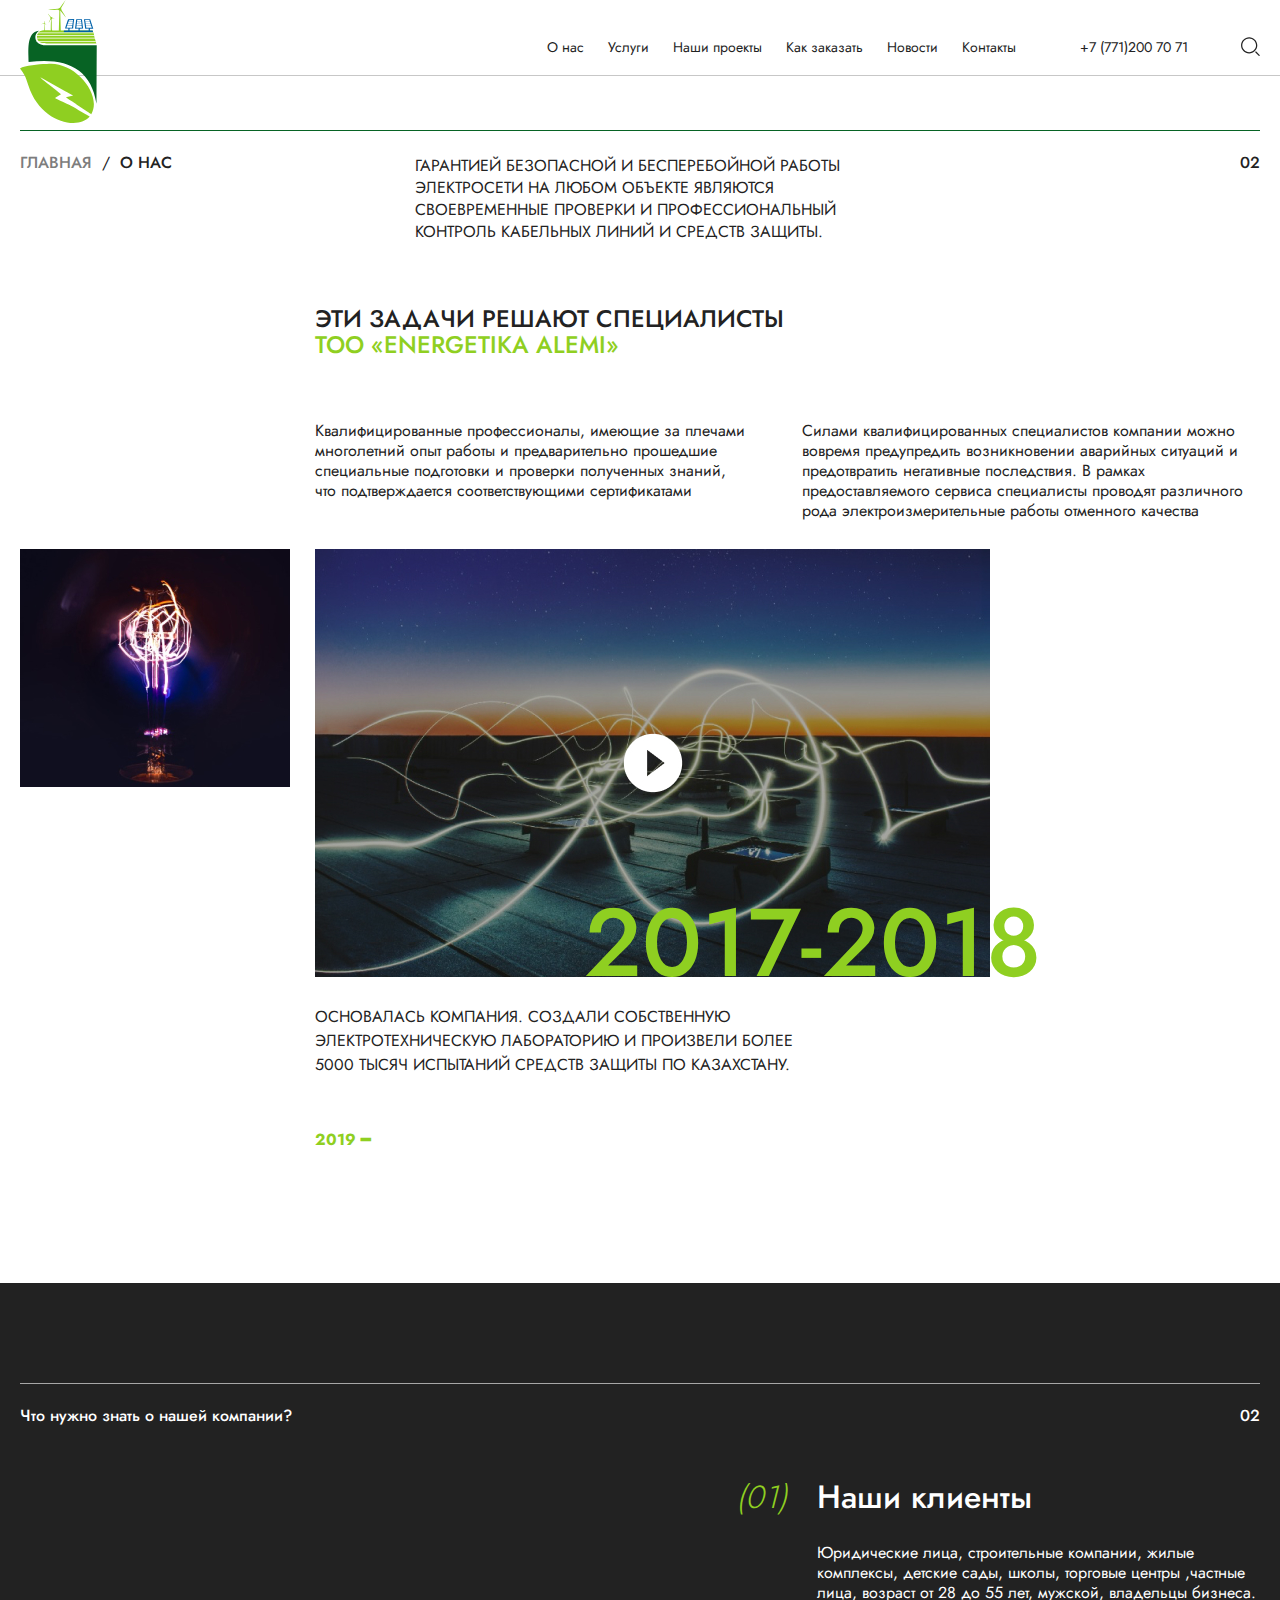
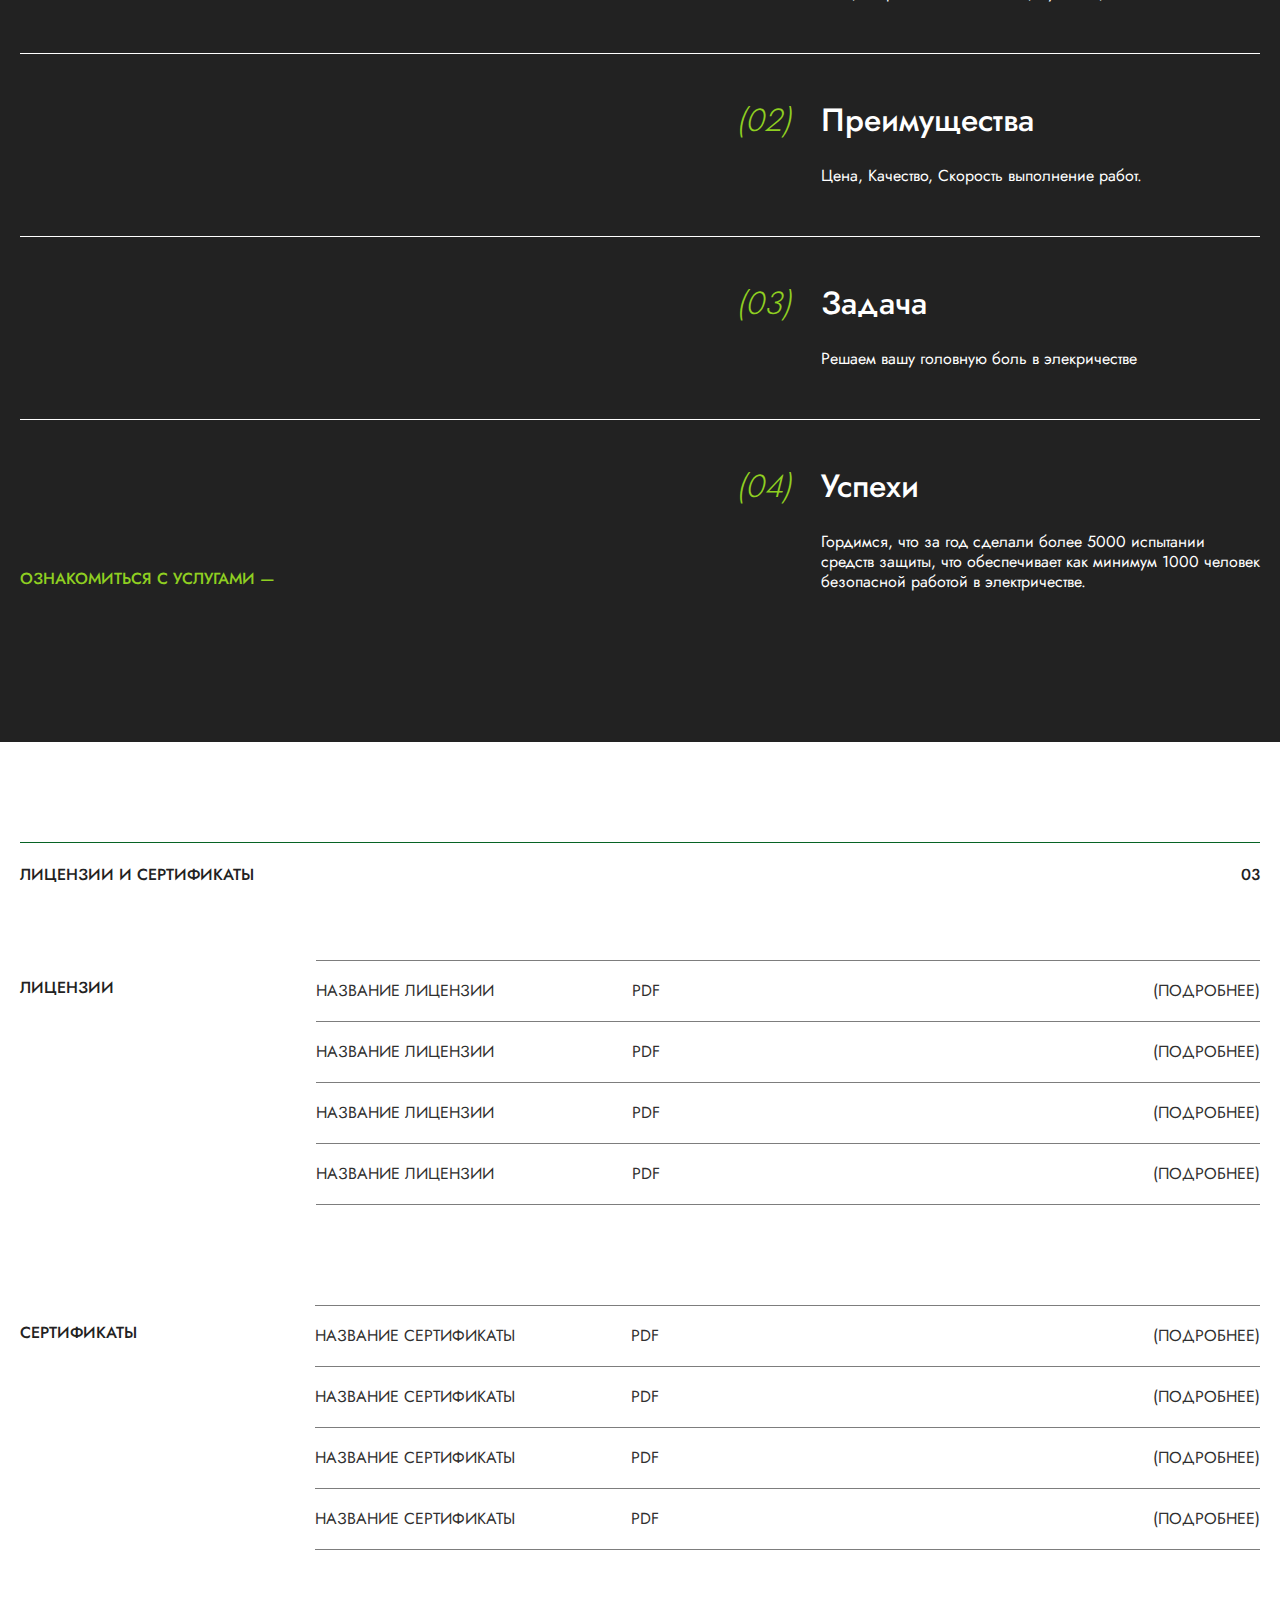
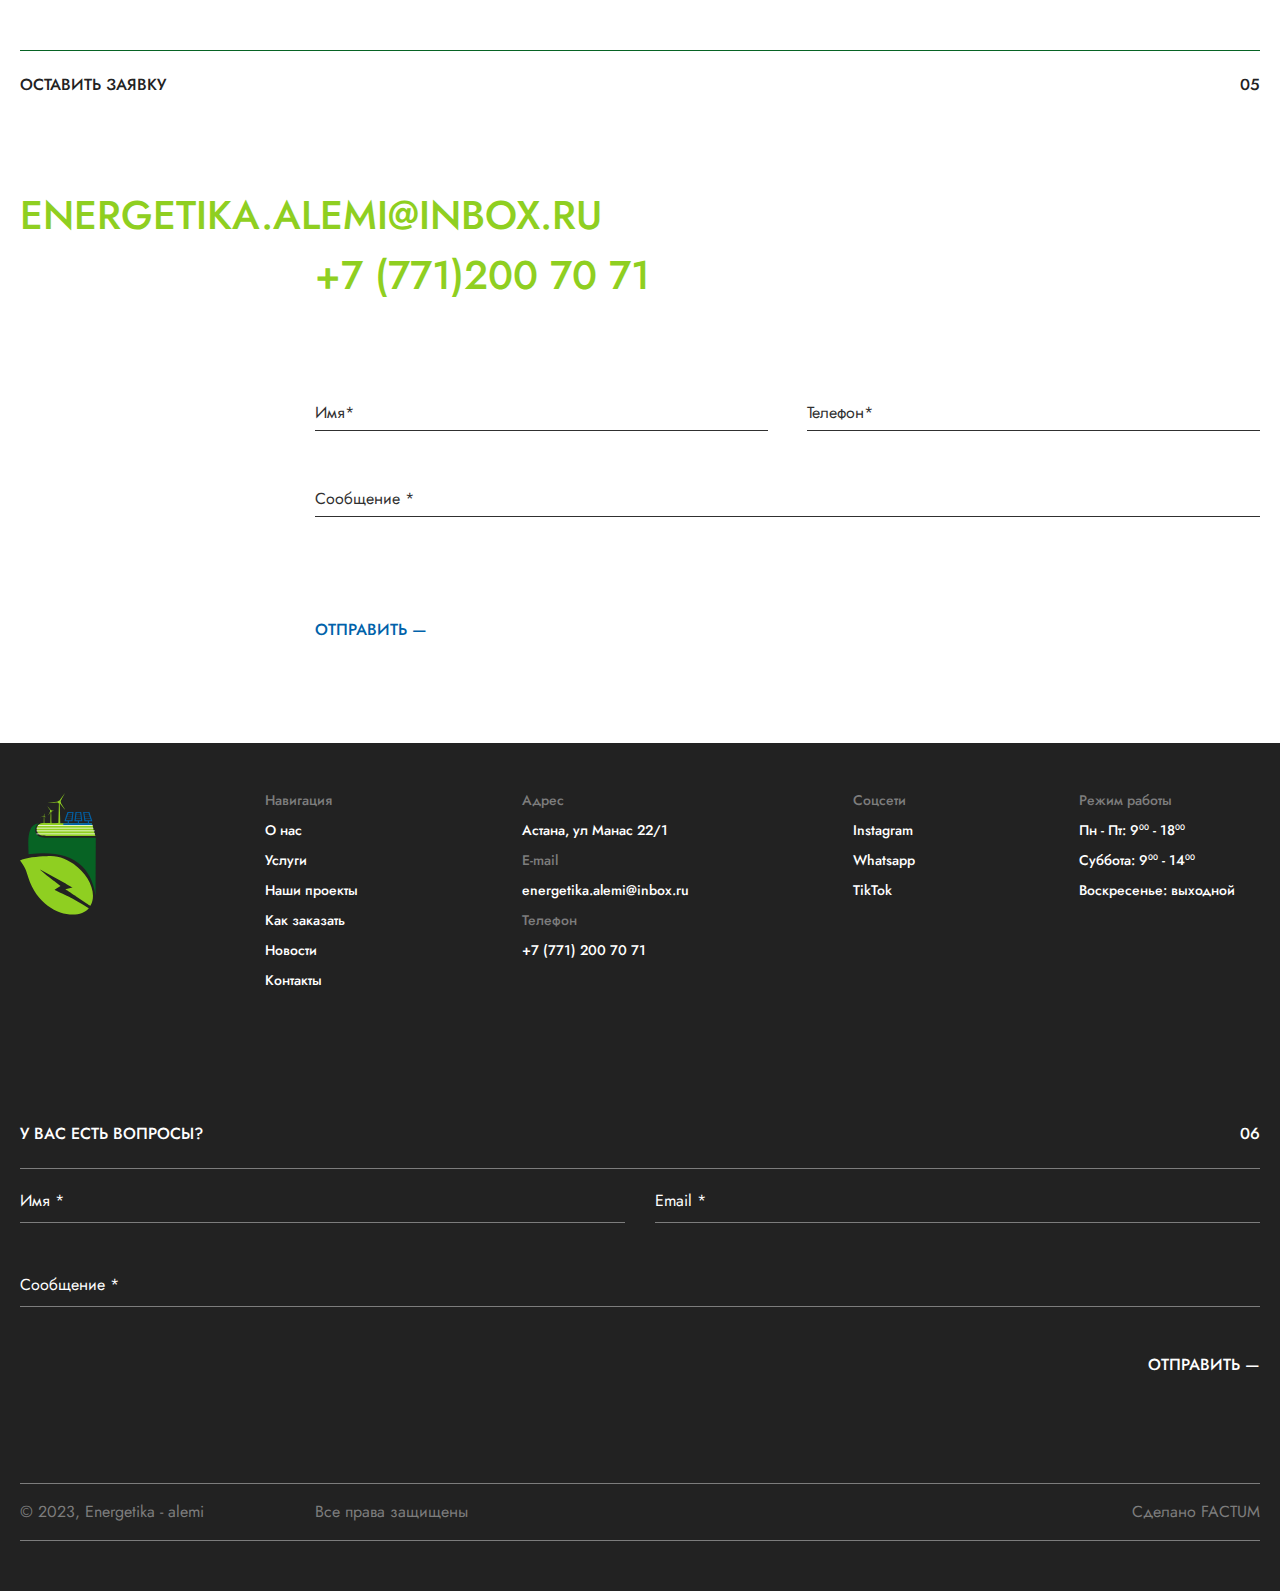
==== commit 34e67b36: "aboout.html ends" ====
--- a/about.html
+++ b/about.html
@@ -326,6 +326,84 @@
     </section>
     <!-- ! need_know ends  -->
 
+    <!-- ! certificates starts  -->
+    <section class="certificates" id="certificates">
+      <div class="cont">
+        <div class="heading">
+          <h1>Лицензии и сертификаты</h1>
+          <h1>03</h1>
+        </div>
+        <div class="wrapper-licenses">
+          <h1>Лицензии</h1>
+          <div class="items">
+            <a href="#" class="item">
+              <div class="name-pdf">
+                <h2>Название лицензии</h2>
+                <h2>PDF</h2>
+              </div>
+              <h2>(Подробнее)</h2>
+            </a>
+            <a href="#" class="item">
+              <div class="name-pdf">
+                <h2>Название лицензии</h2>
+                <h2>PDF</h2>
+              </div>
+              <h2>(Подробнее)</h2>
+            </a>
+            <a href="#" class="item">
+              <div class="name-pdf">
+                <h2>Название лицензии</h2>
+                <h2>PDF</h2>
+              </div>
+              <h2>(Подробнее)</h2>
+            </a>
+            <a href="#" class="item">
+              <div class="name-pdf">
+                <h2>Название лицензии</h2>
+                <h2>PDF</h2>
+              </div>
+              <h2>(Подробнее)</h2>
+            </a>
+          </div>
+        </div>
+
+        <div class="wrapper-licenses wrapper-certificates">
+          <h1>сертификаты</h1>
+          <div class="items">
+            <a href="#" class="item">
+              <div class="name-pdf">
+                <h2>Название сертификаты</h2>
+                <h2>PDF</h2>
+              </div>
+              <h2>(Подробнее)</h2>
+            </a>
+            <a href="#" class="item">
+              <div class="name-pdf">
+                <h2>Название сертификаты</h2>
+                <h2>PDF</h2>
+              </div>
+              <h2>(Подробнее)</h2>
+            </a>
+            <a href="#" class="item">
+              <div class="name-pdf">
+                <h2>Название сертификаты</h2>
+                <h2>PDF</h2>
+              </div>
+              <h2>(Подробнее)</h2>
+            </a>
+            <a href="#" class="item">
+              <div class="name-pdf">
+                <h2>Название сертификаты</h2>
+                <h2>PDF</h2>
+              </div>
+              <h2>(Подробнее)</h2>
+            </a>
+          </div>
+        </div>
+      </div>
+    </section>
+    <!-- ! certificates ends  -->
+
     <!-- ! order starts  -->
     <section class="order" id="order">
       <div class="cont">
--- a/css/about.css
+++ b/css/about.css
@@ -106,4 +106,80 @@
   font-weight: 500;
   text-transform: uppercase;
   color: #8fcf21;
+}
+
+.certificates {
+  padding: 100px 0;
+  position: relative;
+}
+.certificates .heading {
+  display: flex;
+  justify-content: space-between;
+  border-top: 1px solid #076324;
+  padding-top: 24px;
+}
+.certificates .heading h1 {
+  font-size: 16px;
+  color: #222;
+  line-height: 16px;
+  font-weight: 500;
+  text-transform: uppercase;
+}
+.certificates .wrapper-licenses {
+  display: flex;
+  gap: 202px;
+  margin-top: 70px;
+}
+.certificates .wrapper-licenses h1 {
+  font-size: 16px;
+  color: #222;
+  line-height: 16px;
+  font-weight: 500;
+  text-transform: uppercase;
+  margin: 0;
+  margin-top: 20px;
+}
+.certificates .wrapper-licenses .items {
+  max-width: 945px;
+  width: 100%;
+}
+.certificates .wrapper-licenses .items .item {
+  display: flex;
+  justify-content: space-between;
+  width: 100%;
+  padding: 20px 0;
+  border-top: 1px solid #7d7d7d;
+  background-color: white;
+  transition: all 0.3s;
+}
+.certificates .wrapper-licenses .items .item .name-pdf {
+  max-width: 344px;
+  display: flex;
+  width: 100%;
+  justify-content: space-between;
+}
+.certificates .wrapper-licenses .items .item:hover {
+  background-color: #222222;
+  transition: all 0.3s;
+}
+.certificates .wrapper-licenses .items .item:hover h2 {
+  color: white;
+  transition: all 0.5s;
+}
+.certificates .wrapper-licenses .items .item:last-child {
+  border-bottom: 1px solid #7d7d7d;
+}
+.certificates .wrapper-licenses .items h2 {
+  font-size: 16px;
+  color: #222;
+  line-height: 20px;
+  font-weight: 400;
+  color: #303030;
+  text-transform: uppercase;
+  margin: 0;
+  transition: all 0.5s;
+}
+.certificates .wrapper-certificates {
+  margin-top: 100px;
+  gap: 178px;
 }/*# sourceMappingURL=about.css.map */--- a/css/responsive.css
+++ b/css/responsive.css
@@ -173,7 +173,7 @@
     overflow: hidden;
   }
   .cont {
-    padding-inline: 5px;
+    padding-inline: 15px;
   }
   .home {
     position: relative;
--- a/css/r-about.css
+++ b/css/r-about.css
@@ -76,4 +76,48 @@
     font-weight: 500;
     color: #8fcf21;
   }
+  .certificates {
+    padding: 50px 0;
+  }
+  .certificates .heading {
+    padding-top: 15px;
+  }
+  .certificates .heading h1 {
+    font-size: 14px;
+    color: #222;
+    line-height: 14px;
+    font-weight: 500;
+  }
+  .certificates .wrapper-licenses {
+    gap: 30px;
+    margin-top: 30px;
+    flex-direction: column;
+  }
+  .certificates .wrapper-licenses h1 {
+    font-size: 14px;
+    color: #222;
+    line-height: 14px;
+    font-weight: 500;
+    text-transform: uppercase;
+    margin-top: 0px;
+  }
+  .certificates .wrapper-licenses .items {
+    max-width: 100%;
+  }
+  .certificates .wrapper-licenses .items .item .name-pdf {
+    max-width: 100%;
+    flex-direction: column;
+    gap: 10px;
+  }
+  .certificates .wrapper-licenses .items h2 {
+    font-size: 14px;
+    color: #222;
+    line-height: 14px;
+    font-weight: 400;
+    color: #303030;
+  }
+  .certificates .wrapper-certificates {
+    margin-top: 50px;
+    gap: 30px;
+  }
 }/*# sourceMappingURL=r-about.css.map */